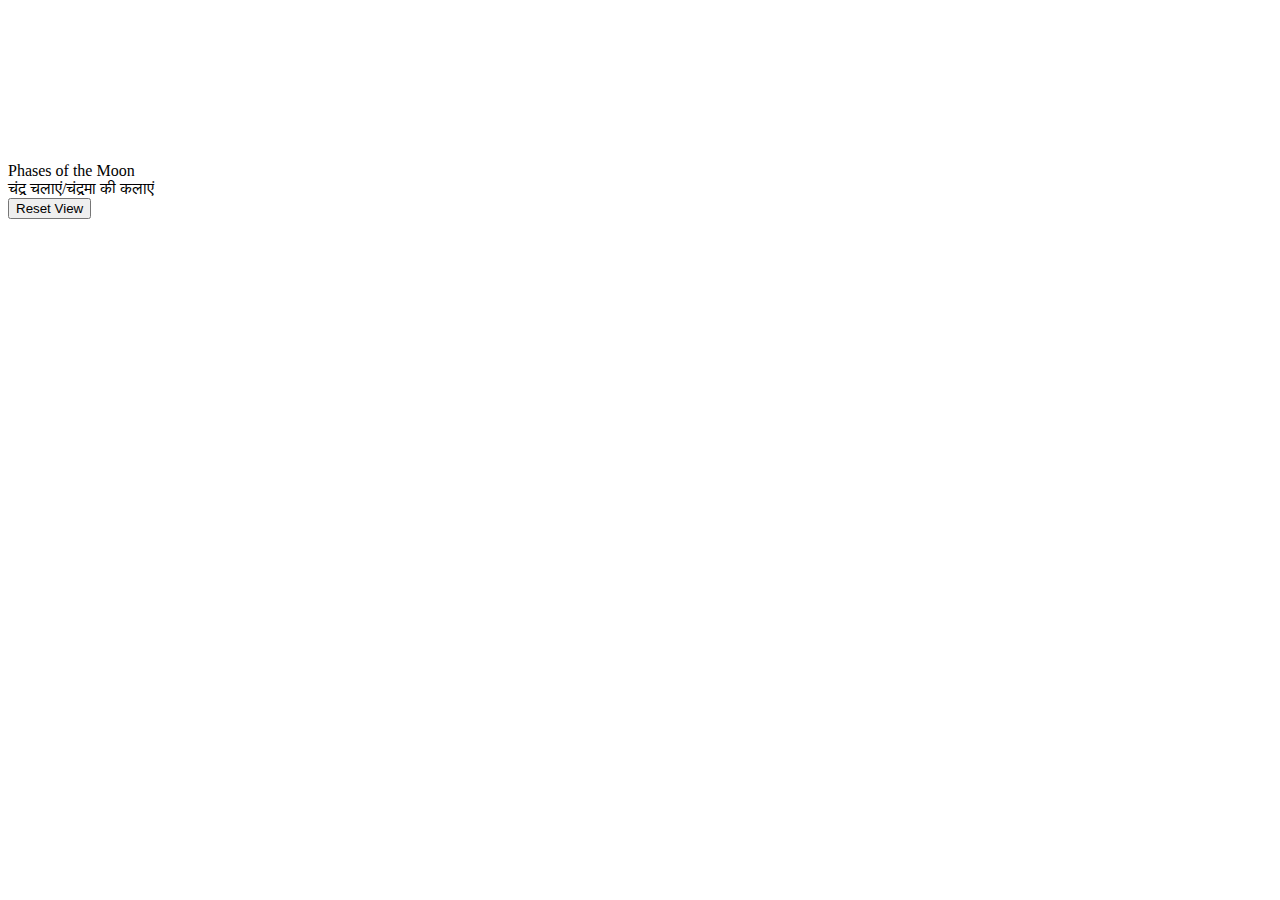
==== index.html @ ea8c6b1d "Update index.html" ====
<!DOCTYPE html>
<html lang="en">
  <head>
    <meta charset="UTF-8" />
    <link rel="icon" type="image/svg+xml" href="/assets/favicon-e8397ea4.svg" />
    <meta name="viewport" content="width=device-width, initial-scale=1.0" />
    <title>Lunar Phases</title>
    <script type="module" crossorigin src="Moon-Phase-3D-Hosting/assets/index-c6c5604e.js"></script>
    <link rel="stylesheet" href="Moon-Phase-3D-Hosting/assets/index-5304555c.css">
  </head>
  <body>
    <canvas id="bg"></canvas>
    <div id="info">
      <span id="title_en">Phases of the Moon</span><br />
      <span id="title_hi">चंद्र चलाएं/चंद्रमा की कलाएं</span>
      <div id="second"><button id="btn">Reset View</button></div>
    </div>
    <div id="curr_phase_name"></div>

    
  </body>
</html>
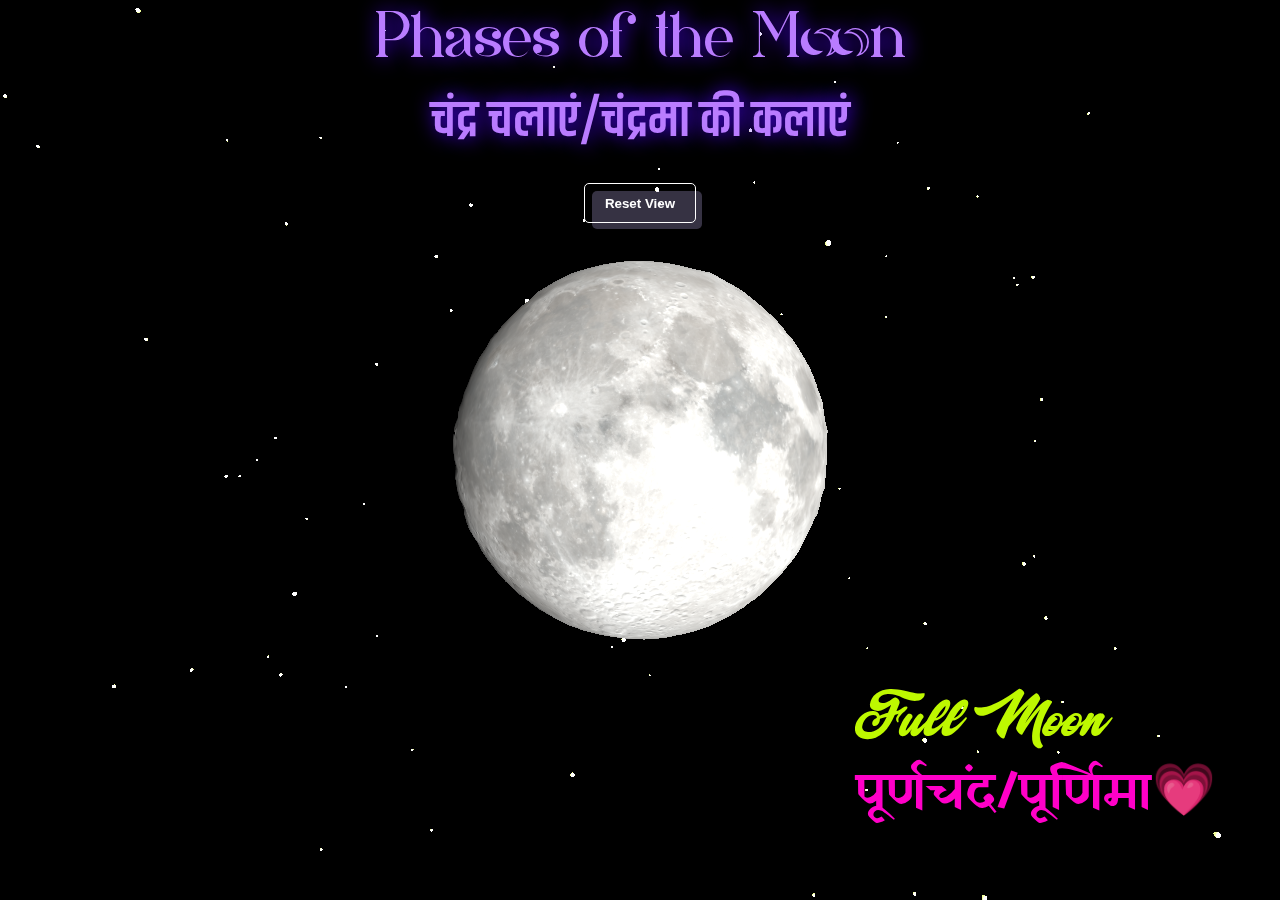
==== commit 5d973947: "Update index.html" ====
--- a/index.html
+++ b/index.html
@@ -2,11 +2,22 @@
 <html lang="en">
   <head>
     <meta charset="UTF-8" />
-    <link rel="icon" type="image/svg+xml" href="/assets/favicon-e8397ea4.svg" />
+    <link
+      rel="icon"
+      type="image/svg+xml"
+      href="./assets/favicon-e8397ea4.svg"
+    />
     <meta name="viewport" content="width=device-width, initial-scale=1.0" />
     <title>Lunar Phases</title>
-    <script type="module" crossorigin src="Moon-Phase-3D-Hosting/assets/index-c6c5604e.js"></script>
-    <link rel="stylesheet" href="Moon-Phase-3D-Hosting/assets/index-5304555c.css">
+    <script
+      type="module"
+      crossorigin
+      src="./assets/index-c6c5604e.js"
+    ></script>
+    <link
+      rel="stylesheet"
+      href="./assets/index-5304555c.css"
+    />
   </head>
   <body>
     <canvas id="bg"></canvas>
@@ -16,7 +27,5 @@
       <div id="second"><button id="btn">Reset View</button></div>
     </div>
     <div id="curr_phase_name"></div>
-
-    
   </body>
 </html>
--- a/assets/index-5304555c.css
+++ b/assets/index-5304555c.css
@@ -0,0 +1,97 @@
+@font-face {
+  font-family: Majestic;
+  src: url(../assets/MajesticPersonalUseRegular-ZVP3B-3b7214b6.ttf);
+}
+@font-face {
+  font-family: Yatra;
+  src: url(../assets/YatraOne-Regular-7b2da389.ttf);
+}
+@font-face {
+  font-family: Saturday Moon;
+  src: url(../assets/SaturdayMoonDemo-PK5lx-ed1c61fc.ttf);
+}
+@font-face {
+  font-family: Khand;
+  src: url(../assets/Khand-SemiBold-5b929aa7.ttf);
+}
+canvas {
+  position: fixed;
+  top: 0;
+  left: 0;
+}
+#info {
+  font-size: 4vw;
+  font-family: Belanosima, sans-serif;
+  text-shadow: rgb(76, 0, 255) 2px 0 20px;
+  color: #b97cff;
+  position: absolute;
+  top: 10px;
+  height: 5%;
+  left: 0;
+  right: 0;
+  margin: auto;
+  text-align: center;
+  z-index: 100;
+}
+#title_en {
+  font-family: Saturday Moon;
+}
+#title_hi {
+  font-family: Khand;
+}
+*,
+:before,
+:after {
+  margin: 0;
+  padding: 0;
+  box-sizing: border-box;
+}
+body {
+  display: flex;
+  justify-content: center;
+  min-height: 100vh;
+  align-items: center;
+}
+#btn {
+  position: relative;
+  font-weight: 600;
+  height: 40px;
+  padding: 12px 20px;
+  outline: none;
+  color: #fff;
+  border: 1px solid rgb(255, 255, 255);
+  background-color: transparent;
+  border-radius: 5px;
+  cursor: pointer;
+}
+#btn:after {
+  content: "";
+  position: absolute;
+  width: 100%;
+  top: 7px;
+  left: 7px;
+  height: 100%;
+  background-color: #c9b8f645;
+  z-index: -1;
+  transition: all 0.35s;
+  border-radius: inherit;
+}
+#btn:hover:after {
+  top: 0px;
+  left: 0px;
+  background-color: #c9b8f6;
+}
+#curr_phase_name {
+  position: absolute;
+  top: 75vh;
+  right: 5vw;
+  font-size: 4vw;
+}
+#english {
+  font-family: Majestic;
+  color: #bef800;
+}
+#hindi {
+  font-family: Yatra;
+  color: #ff00c8;
+}
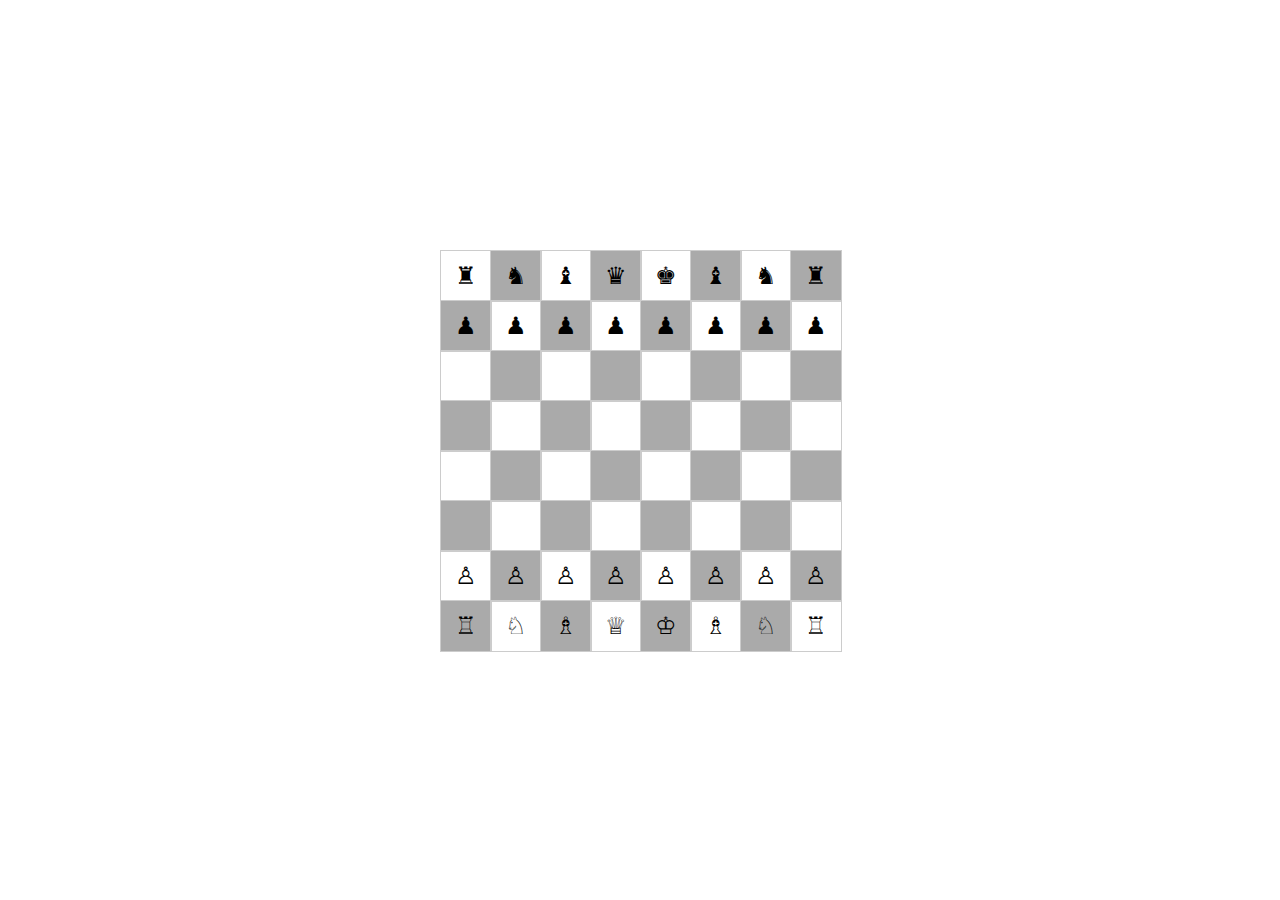
==== commit c97868ef: "center the div" ====
--- a/index.html
+++ b/index.html
@@ -1,31 +1,117 @@
 <!DOCTYPE html>
 <html lang="en">
-  <head>
-    <meta charset="UTF-8" />
-    <link
-      rel="icon"
-      type="image/svg+xml"
-      href="./assets/favicon-e8397ea4.svg"
-    />
-    <meta name="viewport" content="width=device-width, initial-scale=1.0" />
-    <title>Lunar Phases</title>
-    <script
-      type="module"
-      crossorigin
-      src="./assets/index-c6c5604e.js"
-    ></script>
-    <link
-      rel="stylesheet"
-      href="./assets/index-5304555c.css"
-    />
-  </head>
-  <body>
-    <canvas id="bg"></canvas>
-    <div id="info">
-      <span id="title_en">Phases of the Moon</span><br />
-      <span id="title_hi">चंद्र चलाएं/चंद्रमा की कलाएं</span>
-      <div id="second"><button id="btn">Reset View</button></div>
-    </div>
-    <div id="curr_phase_name"></div>
-  </body>
+<head>
+  <meta charset="UTF-8">
+  <meta name="viewport" content="width=device-width, initial-scale=1.0">
+  <title>Simple Chess Game</title>
+  <style>
+    body {
+      display: flex;
+      justify-content: center;
+      align-items: center;
+      height: 100vh;
+      margin: 0;
+    }
+
+    .board {
+      display: grid;
+      grid-template-columns: repeat(8, 50px);
+      grid-template-rows: repeat(8, 50px);
+    }
+
+    .square {
+      width: 50px;
+      height: 50px;
+      display: flex;
+      align-items: center;
+      justify-content: center;
+      border: 1px solid #ccc;
+      font-size: 24px;
+      cursor: pointer;
+    }
+
+    .dark {
+      background-color: #aaa;
+    }
+
+    .selected {
+      background-color: #8cf7ff; /* Light blue for selected square */
+    }
+  </style>
+</head>
+<body>
+
+<div id="chessBoard" class="board"></div>
+
+<script>
+  const initialBoard = [
+    ['♜', '♞', '♝', '♛', '♚', '♝', '♞', '♜'],
+    ['♟', '♟', '♟', '♟', '♟', '♟', '♟', '♟'],
+    [' ', ' ', ' ', ' ', ' ', ' ', ' ', ' '],
+    [' ', ' ', ' ', ' ', ' ', ' ', ' ', ' '],
+    [' ', ' ', ' ', ' ', ' ', ' ', ' ', ' '],
+    [' ', ' ', ' ', ' ', ' ', ' ', ' ', ' '],
+    ['♙', '♙', '♙', '♙', '♙', '♙', '♙', '♙'],
+    ['♖', '♘', '♗', '♕', '♔', '♗', '♘', '♖'],
+  ];
+
+  function renderBoard(board) {
+    const chessBoard = document.getElementById('chessBoard');
+    chessBoard.innerHTML = '';
+
+    for (let row = 0; row < 8; row++) {
+      for (let col = 0; col < 8; col++) {
+        const square = document.createElement('div');
+        square.className = 'square';
+        square.dataset.row = row;
+        square.dataset.col = col;
+        square.innerHTML = board[row][col];
+
+        // Apply darkness to alternate squares
+        if ((row + col) % 2 === 1) {
+          square.classList.add('dark');
+        }
+
+        square.addEventListener('click', handleSquareClick);
+
+        chessBoard.appendChild(square);
+      }
+    }
+  }
+
+  function handleSquareClick(event) {
+    const selectedSquare = event.target;
+    const selectedRow = parseInt(selectedSquare.dataset.row);
+    const selectedCol = parseInt(selectedSquare.dataset.col);
+
+    // Check if the clicked square is empty
+    if (initialBoard[selectedRow][selectedCol] === ' ') {
+      // Example: Move the piece to the clicked square
+      initialBoard[selectedRow][selectedCol] = initialBoard[currentRow][currentCol];
+      initialBoard[currentRow][currentCol] = ' ';
+    }
+
+    renderBoard(initialBoard);
+  }
+
+  let currentRow = -1;
+  let currentCol = -1;
+
+  function handlePieceClick(event) {
+    const clickedSquare = event.target;
+    currentRow = parseInt(clickedSquare.dataset.row);
+    currentCol = parseInt(clickedSquare.dataset.col);
+  }
+
+  function addPieceClickHandlers() {
+    const squares = document.querySelectorAll('.square');
+    squares.forEach(square => square.addEventListener('click', handlePieceClick));
+  }
+
+  // Initial render
+  renderBoard(initialBoard);
+  addPieceClickHandlers();
+</script>
+
+</body>
 </html>
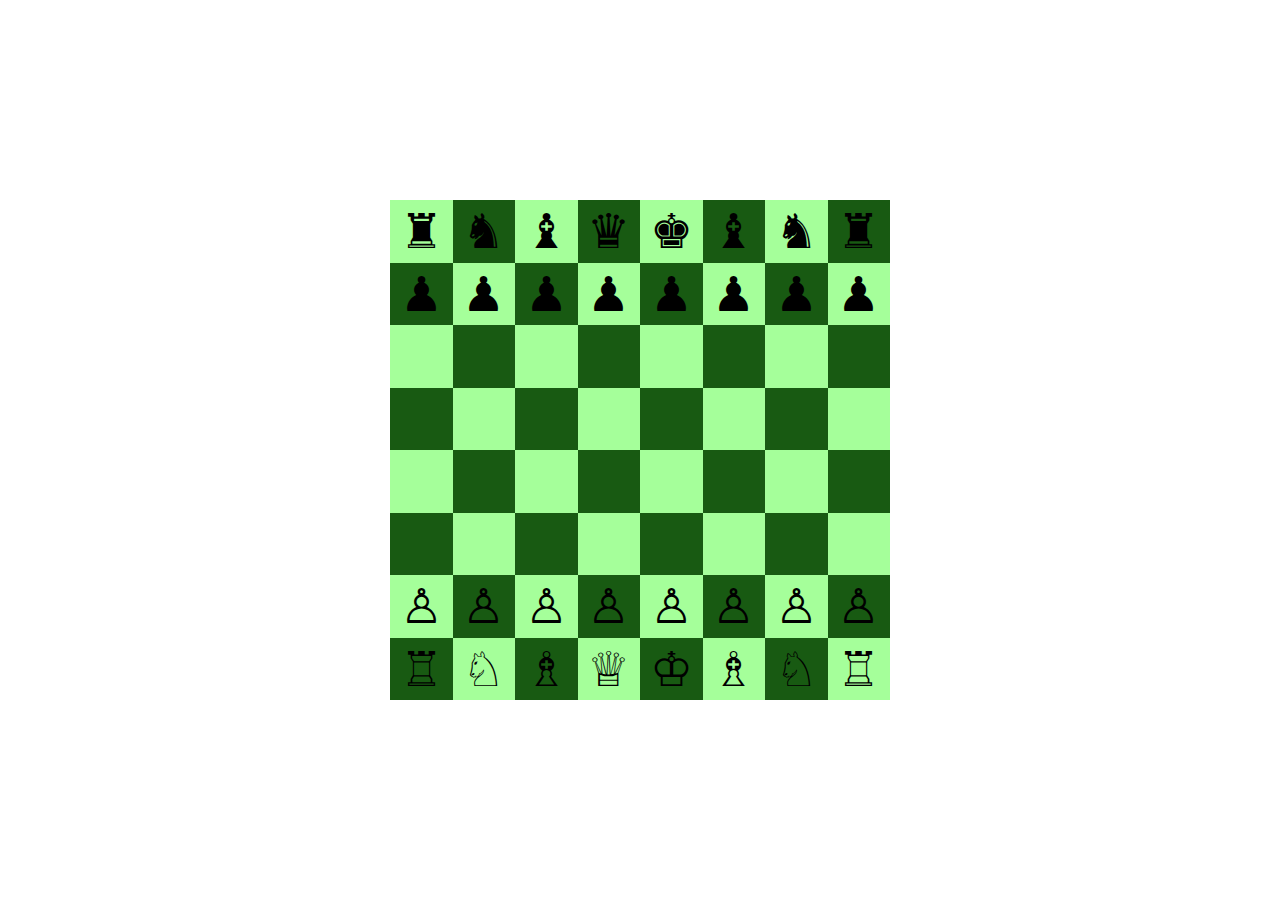
==== commit e92493c4: "made changes to make it playable" ====
--- a/index.html
+++ b/index.html
@@ -1,117 +1,397 @@
 <!DOCTYPE html>
-<html lang="en">
-<head>
-  <meta charset="UTF-8">
-  <meta name="viewport" content="width=device-width, initial-scale=1.0">
-  <title>Simple Chess Game</title>
-  <style>
-    body {
-      display: flex;
-      justify-content: center;
-      align-items: center;
-      height: 100vh;
-      margin: 0;
-    }
-
-    .board {
-      display: grid;
-      grid-template-columns: repeat(8, 50px);
-      grid-template-rows: repeat(8, 50px);
-    }
-
-    .square {
-      width: 50px;
-      height: 50px;
-      display: flex;
-      align-items: center;
-      justify-content: center;
-      border: 1px solid #ccc;
-      font-size: 24px;
-      cursor: pointer;
-    }
-
-    .dark {
-      background-color: #aaa;
-    }
-
-    .selected {
-      background-color: #8cf7ff; /* Light blue for selected square */
-    }
-  </style>
-</head>
-<body>
-
-<div id="chessBoard" class="board"></div>
-
-<script>
-  const initialBoard = [
-    ['♜', '♞', '♝', '♛', '♚', '♝', '♞', '♜'],
-    ['♟', '♟', '♟', '♟', '♟', '♟', '♟', '♟'],
-    [' ', ' ', ' ', ' ', ' ', ' ', ' ', ' '],
-    [' ', ' ', ' ', ' ', ' ', ' ', ' ', ' '],
-    [' ', ' ', ' ', ' ', ' ', ' ', ' ', ' '],
-    [' ', ' ', ' ', ' ', ' ', ' ', ' ', ' '],
-    ['♙', '♙', '♙', '♙', '♙', '♙', '♙', '♙'],
-    ['♖', '♘', '♗', '♕', '♔', '♗', '♘', '♖'],
-  ];
-
-  function renderBoard(board) {
-    const chessBoard = document.getElementById('chessBoard');
-    chessBoard.innerHTML = '';
-
-    for (let row = 0; row < 8; row++) {
-      for (let col = 0; col < 8; col++) {
-        const square = document.createElement('div');
-        square.className = 'square';
-        square.dataset.row = row;
-        square.dataset.col = col;
-        square.innerHTML = board[row][col];
-
-        // Apply darkness to alternate squares
-        if ((row + col) % 2 === 1) {
-          square.classList.add('dark');
-        }
-
-        square.addEventListener('click', handleSquareClick);
-
-        chessBoard.appendChild(square);
-      }
-    }
-  }
-
-  function handleSquareClick(event) {
-    const selectedSquare = event.target;
-    const selectedRow = parseInt(selectedSquare.dataset.row);
-    const selectedCol = parseInt(selectedSquare.dataset.col);
-
-    // Check if the clicked square is empty
-    if (initialBoard[selectedRow][selectedCol] === ' ') {
-      // Example: Move the piece to the clicked square
-      initialBoard[selectedRow][selectedCol] = initialBoard[currentRow][currentCol];
-      initialBoard[currentRow][currentCol] = ' ';
-    }
-
-    renderBoard(initialBoard);
-  }
-
-  let currentRow = -1;
-  let currentCol = -1;
-
-  function handlePieceClick(event) {
-    const clickedSquare = event.target;
-    currentRow = parseInt(clickedSquare.dataset.row);
-    currentCol = parseInt(clickedSquare.dataset.col);
-  }
-
-  function addPieceClickHandlers() {
-    const squares = document.querySelectorAll('.square');
-    squares.forEach(square => square.addEventListener('click', handlePieceClick));
-  }
-
-  // Initial render
-  renderBoard(initialBoard);
-  addPieceClickHandlers();
-</script>
-
-</body>
+<html>
+  <head>
+    <style>
+      body {
+        display: flex;
+        justify-content: center;
+        align-items: center;
+        height: 100vh;
+        margin: 0;
+        user-select: none;
+      }
+      .chess-board {
+        display: grid;
+        grid-template: repeat(8, 1fr) / repeat(8, 1fr);
+        width: 500px;
+        height: 500px;
+      }
+      .square {
+        width: 100%;
+        height: 100%;
+        display: flex;
+        justify-content: center;
+        align-items: center;
+        font-size: 3em;
+      }
+      .white {
+        background-color: rgb(165, 255, 154);
+      }
+      .black {
+        background-color: #185a12;
+      }
+    </style>
+  </head>
+  <body>
+    <div id="chess-board" class="chess-board"></div>
+    <!-- Chess board squares will be dynamically generated here -->
+    <script>
+      var board = document.getElementById("chess-board");
+      var pieces = {
+        "♙": {
+          frequency: 8,
+          positions: [
+            { row: 6, col: 0 },
+            { row: 6, col: 1 },
+            { row: 6, col: 2 },
+            { row: 6, col: 3 },
+            { row: 6, col: 4 },
+            { row: 6, col: 5 },
+            { row: 6, col: 6 },
+            { row: 6, col: 7 },
+          ],
+        },
+        "♟": {
+          frequency: 8,
+          positions: [
+            { row: 1, col: 0 },
+            { row: 1, col: 1 },
+            { row: 1, col: 2 },
+            { row: 1, col: 3 },
+            { row: 1, col: 4 },
+            { row: 1, col: 5 },
+            { row: 1, col: 6 },
+            { row: 1, col: 7 },
+          ],
+        },
+        "♘": {
+          frequency: 2,
+          positions: [
+            { row: 7, col: 1 },
+            { row: 7, col: 6 },
+          ],
+        },
+        "♞": {
+          frequency: 2,
+          positions: [
+            { row: 0, col: 1 },
+            { row: 0, col: 6 },
+          ],
+        },
+        "♗": {
+          frequency: 2,
+          positions: [
+            { row: 7, col: 2 },
+            { row: 7, col: 5 },
+          ],
+        },
+        "♝": {
+          frequency: 2,
+          positions: [
+            { row: 0, col: 2 },
+            { row: 0, col: 5 },
+          ],
+        },
+        "♖": {
+          frequency: 2,
+          positions: [
+            { row: 7, col: 0 },
+            { row: 7, col: 7 },
+          ],
+        },
+        "♜": {
+          frequency: 2,
+          positions: [
+            { row: 0, col: 0 },
+            { row: 0, col: 7 },
+          ],
+        },
+        "♕": { frequency: 1, positions: [{ row: 7, col: 3 }] },
+        "♛": { frequency: 1, positions: [{ row: 0, col: 3 }] },
+        "♔": { frequency: 1, positions: [{ row: 7, col: 4 }] },
+        "♚": { frequency: 1, positions: [{ row: 0, col: 4 }] },
+      };
+      const generateBoard = () => {
+        for (let i = 0; i < 8; i++) {
+          for (let j = 0; j < 8; j++) {
+            let square = document.createElement("div");
+            square.classList.add(
+              "square",
+              (i + j) % 2 === 0 ? "white" : "black"
+            );
+            square.id = `${i}-${j}`;
+            board.appendChild(square);
+          }
+        }
+      };
+      function placePieces() {
+        for (let piece in pieces) {
+          for (let position of pieces[piece].positions) {
+            if (
+              position.row >= 0 &&
+              position.row < 8 &&
+              position.col >= 0 &&
+              position.col < 8
+            ) {
+              var square = document.getElementById(
+                `${position.row}-${position.col}`
+              );
+              square.textContent = piece;
+            }
+          }
+        }
+      }
+      function getValidMoves(piece, position) {
+        let validMoves = [];
+
+        // Check if the piece is a pawn
+        if (piece === "♙" || piece === "♟") {
+          // Pawns can only move forward. In our grid, 'forward' means decreasing the row number for white pawns and increasing it for black pawns.
+          let direction = piece === "♙" ? -1 : 1;
+
+          // Pawns can move forward one square if it's not occupied
+          let forwardSquare = {
+            row: position.row + direction,
+            col: position.col,
+          };
+          if (!isOccupied(forwardSquare)) {
+            validMoves.push(forwardSquare);
+          }
+
+          // Pawns can move diagonally forward if there's an enemy piece there
+          let diagonalSquares = [
+            { row: position.row + direction, col: position.col - 1 },
+            { row: position.row + direction, col: position.col + 1 },
+          ];
+          for (let square of diagonalSquares) {
+            if (isOccupiedByEnemy(square, piece)) {
+              validMoves.push(square);
+            }
+          }
+        }
+
+        // Inside getValidMoves function
+        // Check if the piece is a rook
+        if (piece === "♖" || piece === "♜") {
+          // Rooks can move any number of squares along a rank or file
+          for (let i = 0; i < 8; i++) {
+            let horizontalSquare = { row: position.row, col: i };
+            let verticalSquare = { row: i, col: position.col };
+            if (!isOccupied(horizontalSquare)) {
+              validMoves.push(horizontalSquare);
+            }
+            if (!isOccupied(verticalSquare)) {
+              validMoves.push(verticalSquare);
+            }
+          }
+        }
+        // Inside getValidMoves function
+        // Check if the piece is a bishop
+        if (piece === "♗" || piece === "♝") {
+          // Bishops can move any number of squares diagonally
+          for (let i = -7; i <= 7; i++) {
+            let diagonalSquare1 = {
+              row: position.row + i,
+              col: position.col + i,
+            };
+            let diagonalSquare2 = {
+              row: position.row + i,
+              col: position.col - i,
+            };
+            if (!isOccupied(diagonalSquare1)) {
+              validMoves.push(diagonalSquare1);
+            }
+            if (!isOccupied(diagonalSquare2)) {
+              validMoves.push(diagonalSquare2);
+            }
+          }
+        }
+        // Inside getValidMoves function
+        // Check if the piece is a knight
+        if (piece === "♘" || piece === "♞") {
+          // Knights can move to any of the squares immediately adjacent to them diagonally,
+          // and then one square horizontally or vertically.
+          let knightMoves = [
+            { row: position.row - 2, col: position.col - 1 },
+            { row: position.row - 2, col: position.col + 1 },
+            { row: position.row - 1, col: position.col - 2 },
+            { row: position.row - 1, col: position.col + 2 },
+            { row: position.row + 1, col: position.col - 2 },
+            { row: position.row + 1, col: position.col + 2 },
+            { row: position.row + 2, col: position.col - 1 },
+            { row: position.row + 2, col: position.col + 1 },
+          ];
+          for (let move of knightMoves) {
+            if (!isOccupied(move)) {
+              validMoves.push(move);
+            }
+          }
+        }
+        // Inside getValidMoves function
+        // Check if the piece is a queen
+        if (piece === "♕" || piece === "♛") {
+          // Queens can move any number of squares along a rank, file, or diagonal
+          // This is a combination of the rook and bishop movements
+          // So we just reuse the code for those pieces here
+          // Rook movement
+          for (let i = 0; i < 8; i++) {
+            let horizontalSquare = { row: position.row, col: i };
+            let verticalSquare = { row: i, col: position.col };
+            if (!isOccupied(horizontalSquare)) {
+              validMoves.push(horizontalSquare);
+            }
+            if (!isOccupied(verticalSquare)) {
+              validMoves.push(verticalSquare);
+            }
+          }
+          // Bishop movement
+          for (let i = -7; i <= 7; i++) {
+            let diagonalSquare1 = {
+              row: position.row + i,
+              col: position.col + i,
+            };
+            let diagonalSquare2 = {
+              row: position.row + i,
+              col: position.col - i,
+            };
+            if (!isOccupied(diagonalSquare1)) {
+              validMoves.push(diagonalSquare1);
+            }
+            if (!isOccupied(diagonalSquare2)) {
+              validMoves.push(diagonalSquare2);
+            }
+          }
+        }
+
+        // Inside getValidMoves function
+        // Check if the piece is a king
+        if (piece === "♔" || piece === "♚") {
+          // Kings can move one square in any direction
+          let kingMoves = [
+            { row: position.row - 1, col: position.col - 1 },
+            { row: position.row - 1, col: position.col },
+            { row: position.row - 1, col: position.col + 1 },
+            { row: position.row, col: position.col - 1 },
+            { row: position.row, col: position.col + 1 },
+            { row: position.row + 1, col: position.col - 1 },
+            { row: position.row + 1, col: position.col },
+            { row: position.row + 1, col: position.col + 1 },
+          ];
+          for (let move of kingMoves) {
+            if (!isOccupied(move)) {
+              validMoves.push(move);
+            }
+          }
+        }
+
+        return validMoves;
+      }
+
+      function isOccupied(position) {
+        // Check if a square is occupied by any piece
+        let square = document.getElementById(`${position.row}-${position.col}`);
+        return square.textContent !== "";
+      }
+
+      function isOccupiedByEnemy(position, piece) {
+        // Check if a square is occupied by an enemy piece
+        let square = document.getElementById(`${position.row}-${position.col}`);
+        return (
+          square.textContent !== "" &&
+          getColor(square.textContent) !== getColor(piece)
+        );
+      }
+      function getColor(piece) {
+        // Assuming that 'pieces' is an object where keys are piece symbols and values are objects with a 'color' property
+        return pieces[piece].color;
+      }
+      generateBoard();
+      placePieces();
+      function getValidMoves(piece, position) {
+        // TODO: Implement this function based on the rules of chess
+        return [];
+      }
+
+      function getSquarePosition(square) {
+        let [row, col] = square.id.split("-");
+        return { row: parseInt(row), col: parseInt(col) };
+      }
+
+      function squaresAreEqual(square1, square2) {
+        return square1.id === square2.id;
+      }
+
+      function getPiecePosition(piece) {
+        // Find the piece in the pieces object and return its position
+        for (let key in pieces) {
+          if (key === piece) {
+            return pieces[key].positions[0]; // Assuming each piece only has one position
+          }
+        }
+      }
+
+      function setPiecePosition(piece, newPosition) {
+        // Find the piece in the pieces object and update its position
+        for (let key in pieces) {
+          if (key === piece) {
+            pieces[key].positions[0] = newPosition;
+          }
+        }
+      }
+      let selectedPiece = null;
+      let currentPlayer = "white";
+      function getColor(piece) {
+        // Assuming that 'pieces' is an object where keys are piece symbols and values are objects with a 'color' property
+        return pieces[piece].color;
+      }
+      function onSquareClick(event) {
+        console.log(event.target);
+        let square = event.target;
+        let piece = square.textContent;
+
+        if (selectedPiece) {
+          // A piece is selected, try to move it
+          let validMoves = getValidMoves(
+            selectedPiece,
+            getSquarePosition(square)
+          );
+          if (
+            validMoves.some((move) =>
+              squaresAreEqual(move, getSquarePosition(square))
+            )
+          ) {
+            // The move is valid, move the piece
+            movePiece(selectedPiece, getSquarePosition(square));
+            // Switch turns
+            currentPlayer = currentPlayer === "white" ? "black" : "white";
+          }
+          selectedPiece = null;
+        } else if (piece && getColor(piece) === currentPlayer) {
+          // No piece is selected, select the clicked piece
+          selectedPiece = piece;
+        }
+      }
+
+      function movePiece(piece, newPosition) {
+        // Update the piece's position in the pieces object
+        let oldPosition = getPiecePosition(piece);
+        setPiecePosition(piece, newPosition);
+        // Update the DOM
+        let oldSquare = document.getElementById(
+          `${oldPosition.row}-${oldPosition.col}`
+        );
+        let newSquare = document.getElementById(
+          `${newPosition.row}-${newPosition.col}`
+        );
+        oldSquare.textContent = "";
+        newSquare.textContent = piece;
+      }
+
+      // Attach the click event listener to the squares
+      let squares = document.querySelectorAll(".square");
+      squares.forEach((square) =>
+        square.addEventListener("click", onSquareClick)
+      );
+    </script>
+  </body>
 </html>
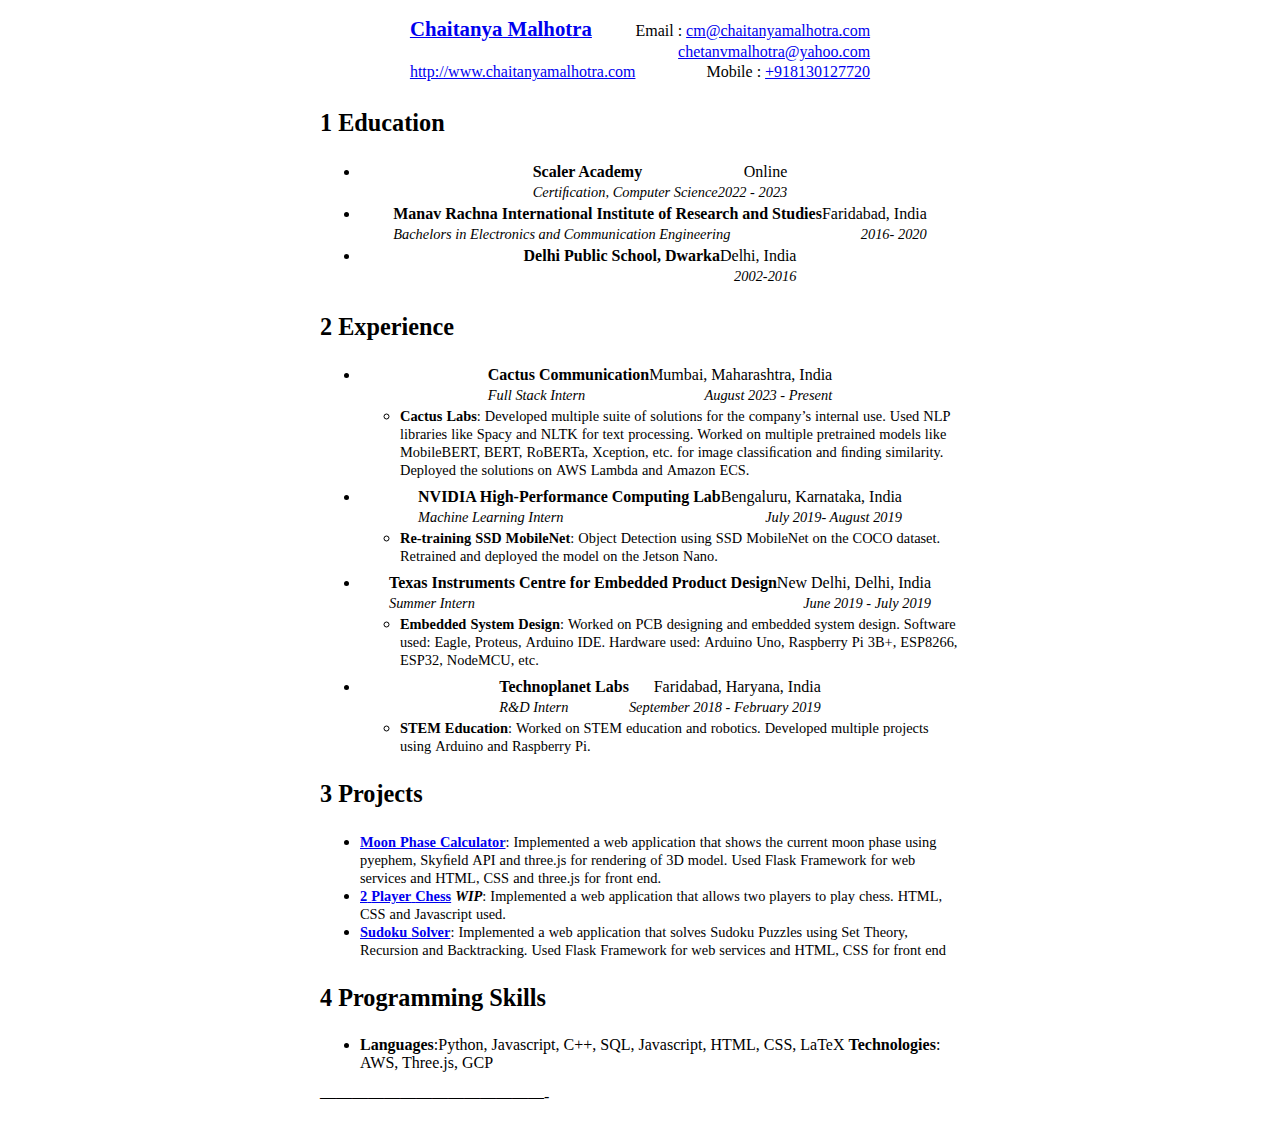
==== commit 5aeae7cf: "added css and title changes" ====
--- a/index.html
+++ b/index.html
@@ -1,397 +1,1454 @@
 <!DOCTYPE html>
-<html>
+<html lang="en" xml:lang="en">
   <head>
+    <title>Chaitanya Malhotra</title>
+    <meta charset="utf-8" />
+    <meta name="generator" content="TeX4ht (https://tug.org/tex4ht/)" />
+    <meta name="viewport" content="width=device-width,initial-scale=1" />
     <style>
+      .cmex-10 {
+        font-size: 90%;
+      }
+      .cmr-10 {
+        font-size: 90%;
+      }
+      .cmr-10x-x-109 {
+      }
+      .cmbx-10x-x-109 {
+        font-weight: bold;
+      }
+      .cmbx-10x-x-109 {
+        font-weight: bold;
+      }
+      .cmbx-10x-x-109 {
+        font-weight: bold;
+      }
+      .cmbsy-10x-x-109 {
+        font-weight: bold;
+      }
+      .cmbsy-10x-x-109 {
+        font-weight: bold;
+      }
+      .cmbsy-10x-x-109 {
+        font-weight: bold;
+      }
+      .cmbsy-8 {
+        font-size: 72%;
+        font-weight: bold;
+      }
+      .cmbsy-8 {
+        font-weight: bold;
+      }
+      .cmbsy-8 {
+        font-weight: bold;
+      }
+      .cmbsy-6 {
+        font-size: 54%;
+        font-weight: bold;
+      }
+      .cmbsy-6 {
+        font-weight: bold;
+      }
+      .cmbsy-6 {
+        font-weight: bold;
+      }
+      .cmr-8 {
+        font-size: 72%;
+      }
+      .cmr-6 {
+        font-size: 54%;
+      }
+      .cmmi-10x-x-109 {
+        font-style: italic;
+      }
+      .cmmi-8 {
+        font-size: 72%;
+        font-style: italic;
+      }
+      .cmmi-6 {
+        font-size: 54%;
+        font-style: italic;
+      }
+      .cmsy-10x-x-109 {
+      }
+      .cmsy-8 {
+        font-size: 72%;
+      }
+      .cmsy-6 {
+        font-size: 54%;
+      }
+      .cmtt-10x-x-109 {
+        font-family: monospace, monospace;
+      }
+      .cmbx-12x-x-120 {
+        font-size: 130%;
+        font-weight: bold;
+      }
+      .cmbx-12x-x-120 {
+        font-weight: bold;
+      }
+      .cmbx-12x-x-120 {
+        font-weight: bold;
+      }
+      .cmti-10 {
+        font-size: 90%;
+        font-style: italic;
+      }
+      .cmbx-10 {
+        font-size: 90%;
+        font-weight: bold;
+      }
+      .cmbx-10 {
+        font-weight: bold;
+      }
+      .cmbx-10 {
+        font-weight: bold;
+      }
+      .cmbxti-10 {
+        font-size: 90%;
+        font-weight: bold;
+        font-style: italic;
+      }
+      p {
+        margin-top: 0;
+        margin-bottom: 0;
+      }
+      p.indent {
+        text-indent: 0;
+      }
+      p + p {
+        margin-top: 1em;
+      }
+      p + div,
+      p + pre {
+        margin-top: 1em;
+      }
+      div + p,
+      pre + p {
+        margin-top: 1em;
+      }
+      a {
+        overflow-wrap: break-word;
+        word-wrap: break-word;
+        word-break: break-word;
+        hyphens: auto;
+      }
+      @media print {
+        div.crosslinks {
+          visibility: hidden;
+        }
+      }
+      table.tabular {
+        border-collapse: collapse;
+        border-spacing: 0;
+      }
+      a img {
+        border-top: 0;
+        border-left: 0;
+        border-right: 0;
+      }
+      center {
+        margin-top: 1em;
+        margin-bottom: 1em;
+      }
+      td center {
+        margin-top: 0em;
+        margin-bottom: 0em;
+      }
+      .Canvas {
+        position: relative;
+      }
+      math {
+        text-indent: 0em;
+      }
       body {
-        display: flex;
-        justify-content: center;
-        align-items: center;
-        height: 100vh;
-        margin: 0;
-        user-select: none;
-      }
-      .chess-board {
+        margin: 1em auto;
+        max-width: 80ch;
+        padding: 0 0.62em;
+      }
+      h1,
+      h2,
+      h3,
+      h4,
+      h5 {
+        line-height: 1.2;
+      }
+      @media print {
+        body {
+          max-width: none;
+        }
+      }
+      .partHead,
+      .likepartHead {
+        font-size: 2em;
+      }
+      .chapterHead,
+      .likechapterHead {
+        font-size: 1.7411em;
+      }
+      .sectionHead,
+      .likesectionHead {
+        font-size: 1.5157em;
+      }
+      .subsectionHead,
+      .likesubsectionHead {
+        font-size: 1.3195em;
+      }
+      .subsubsectionHead,
+      .likesubsubsectionHead {
+        font-size: 1.1487em;
+      }
+      @media (prefers-color-scheme: dark) {
+        img[src^="chaitanya_malhotra_resume"] {
+          filter: invert(1);
+        }
+      }
+      li p.indent {
+        text-indent: 0em;
+      }
+      li p:first-child {
+        margin-top: 0em;
+      }
+      li p:last-child,
+      li div:last-child {
+        margin-bottom: 0.5em;
+      }
+      li p:first-child {
+        margin-bottom: 0;
+      }
+      li p ~ ul:last-child,
+      li p ~ ol:last-child {
+        margin-bottom: 0.5em;
+      }
+      .enumerate1 {
+        list-style-type: decimal;
+      }
+      .enumerate2 {
+        list-style-type: lower-alpha;
+      }
+      .enumerate3 {
+        list-style-type: lower-roman;
+      }
+      .enumerate4 {
+        list-style-type: upper-alpha;
+      }
+      div.newtheorem {
+        margin-bottom: 2em;
+        margin-top: 2em;
+      }
+      div.newtheorem .head {
+        font-weight: bold;
+      }
+      .obeylines-h,
+      .obeylines-v {
+        white-space: nowrap;
+      }
+      div.obeylines-v p {
+        margin-top: 0;
+        margin-bottom: 0;
+      }
+      .overline {
+        text-decoration: overline;
+      }
+      .overline img {
+        border-top: 1px solid black;
+      }
+      td.displaylines {
+        text-align: center;
+        white-space: nowrap;
+      }
+      .centerline {
+        text-align: center;
+      }
+      .rightline {
+        text-align: right;
+      }
+      pre.verbatim {
+        font-family: monospace, monospace;
+        text-align: left;
+        clear: both;
+      }
+      .fbox {
+        padding-left: 3pt;
+        padding-right: 3pt;
+        text-indent: 0pt;
+        border: solid black 0.4pt;
+      }
+      div.fbox {
+        display: table;
+      }
+      div.center div.fbox {
+        text-align: center;
+        clear: both;
+        padding-left: 3pt;
+        padding-right: 3pt;
+        text-indent: 0pt;
+        border: solid black 0.4pt;
+      }
+      div.minipage {
+        width: 100%;
+      }
+      div.center,
+      div.center div.center {
+        text-align: center;
+        margin-left: 1em;
+        margin-right: 1em;
+      }
+      div.center div {
+        text-align: left;
+      }
+      div.flushright,
+      div.flushright div.flushright {
+        text-align: right;
+      }
+      div.flushright div {
+        text-align: left;
+      }
+      div.flushleft {
+        text-align: left;
+      }
+      .underline {
+        text-decoration: underline;
+      }
+      .underline img {
+        border-bottom: 1px solid black;
+        margin-bottom: 1pt;
+      }
+      .framebox-c,
+      .framebox-l,
+      .framebox-r {
+        padding-left: 3pt;
+        padding-right: 3pt;
+        text-indent: 0pt;
+        border: solid black 0.4pt;
+      }
+      .framebox-c {
+        text-align: center;
+      }
+      .framebox-l {
+        text-align: left;
+      }
+      .framebox-r {
+        text-align: right;
+      }
+      span.thank-mark {
+        vertical-align: super;
+      }
+      span.footnote-mark sup.textsuperscript,
+      span.footnote-mark a sup.textsuperscript {
+        font-size: 80%;
+      }
+      div.tabular,
+      div.center div.tabular {
+        text-align: center;
+        margin-top: 0.5em;
+        margin-bottom: 0.5em;
+      }
+      table.tabular td p {
+        margin-top: 0em;
+      }
+      table.tabular {
+        margin-left: auto;
+        margin-right: auto;
+      }
+      td p:first-child {
+        margin-top: 0em;
+      }
+      td p:last-child {
+        margin-bottom: 0em;
+      }
+      div.td00 {
+        margin-left: 0pt;
+        margin-right: 0pt;
+      }
+      div.td01 {
+        margin-left: 0pt;
+        margin-right: 5pt;
+      }
+      div.td10 {
+        margin-left: 5pt;
+        margin-right: 0pt;
+      }
+      div.td11 {
+        margin-left: 5pt;
+        margin-right: 5pt;
+      }
+      table[rules] {
+        border-left: solid black 0.4pt;
+        border-right: solid black 0.4pt;
+      }
+      td.td00 {
+        padding-left: 0pt;
+        padding-right: 0pt;
+      }
+      td.td01 {
+        padding-left: 0pt;
+        padding-right: 5pt;
+      }
+      td.td10 {
+        padding-left: 5pt;
+        padding-right: 0pt;
+      }
+      td.td11 {
+        padding-left: 5pt;
+        padding-right: 5pt;
+      }
+      table[rules] {
+        border-left: solid black 0.4pt;
+        border-right: solid black 0.4pt;
+      }
+      .hline hr,
+      .cline hr {
+        height: 0px;
+        margin: 0px;
+      }
+      .hline td,
+      .cline td {
+        padding: 0;
+      }
+      .hline hr,
+      .cline hr {
+        border: none;
+        border-top: 1px solid black;
+      }
+      .hline {
+        border-top: 1px solid black;
+      }
+      .hline + .vspace:last-child {
+        display: none;
+      }
+      .hline:first-child {
+        border-bottom: 1px solid black;
+        border-top: none;
+      }
+      .tabbing-right {
+        text-align: right;
+      }
+      div.float,
+      div.figure {
+        margin-left: auto;
+        margin-right: auto;
+      }
+      div.float img {
+        text-align: center;
+      }
+      div.figure img {
+        text-align: center;
+      }
+      .marginpar,
+      .reversemarginpar {
+        width: 20%;
+        float: right;
+        text-align: left;
+        margin-left: auto;
+        margin-top: 0.5em;
+        font-size: 85%;
+        text-decoration: underline;
+      }
+      .marginpar p,
+      .reversemarginpar p {
+        margin-top: 0.4em;
+        margin-bottom: 0.4em;
+      }
+      .reversemarginpar {
+        float: left;
+      }
+      .equation td {
+        text-align: center;
+        vertical-align: middle;
+      }
+      td.eq-no {
+        width: 5%;
+      }
+      table.equation {
+        width: 100%;
+      }
+      div.math-display,
+      div.par-math-display {
+        text-align: center;
+      }
+      .array-hline,
+      .array-cline {
+        border-top: 1px solid black;
+        height: 0px;
+      }
+      .array-hline + .array-vspace:last-child {
+        display: none;
+      }
+      .hline-mtd,
+      .array-hline td {
+        display: none;
+      }
+      .array-hline + .array-row:last-child {
+        display: none;
+      }
+      .array-hline:first-child {
+        border-bottom: 1px solid black;
+        border-top: none;
+      }
+      math .texttt {
+        font-family: monospace;
+      }
+      math .textit {
+        font-style: italic;
+      }
+      math .textsl {
+        font-style: oblique;
+      }
+      math .textsf {
+        font-family: sans-serif;
+      }
+      math .textbf {
+        font-weight: bold;
+      }
+      mo.MathClass-op + mi {
+        margin-left: 0.3em;
+      }
+      mi + mo.MathClass-op {
+        margin-left: 0.3em;
+      }
+      math mstyle[mathvariant="bold"] {
+        font-weight: bold;
+        font-style: normal;
+      }
+      math mstyle[mathvariant="normal"] {
+        font-weight: normal;
+        font-style: normal;
+      }
+      .partToc a,
+      .partToc,
+      .likepartToc a,
+      .likepartToc {
+        line-height: 200%;
+        font-weight: bold;
+        font-size: 110%;
+      }
+      .index-item,
+      .index-subitem,
+      .index-subsubitem {
+        display: block;
+      }
+      div.caption {
+        text-indent: -2em;
+        margin-left: 3em;
+        margin-right: 1em;
+        text-align: left;
+      }
+      div.caption span.id {
+        font-weight: bold;
+        white-space: nowrap;
+      }
+      h1.partHead {
+        text-align: center;
+      }
+      p.bibitem {
+        text-indent: -2em;
+        margin-left: 2em;
+        margin-top: 0.6em;
+        margin-bottom: 0.6em;
+      }
+      p.bibitem-p {
+        text-indent: 0em;
+        margin-left: 2em;
+        margin-top: 0.6em;
+        margin-bottom: 0.6em;
+      }
+      .subsubsectionHead,
+      .likesubsubsectionHead {
+        font-size: 1em;
+      }
+      .paragraphHead,
+      .likeparagraphHead {
+        margin-top: 2em;
+        font-weight: bold;
+      }
+      .subparagraphHead,
+      .likesubparagraphHead {
+        font-weight: bold;
+      }
+      .verse {
+        white-space: nowrap;
+        margin-left: 2em;
+      }
+      div.maketitle {
+        text-align: center;
+      }
+      h2.titleHead {
+        text-align: center;
+      }
+      div.maketitle {
+        margin-bottom: 2em;
+      }
+      div.author,
+      div.date {
+        text-align: center;
+      }
+      div.thanks {
+        text-align: left;
+        margin-left: 10%;
+        font-size: 85%;
+        font-style: italic;
+      }
+      div.author {
+        white-space: nowrap;
+      }
+      div.abstract p {
+        margin-left: 5%;
+        margin-right: 5%;
+      }
+      div.abstract {
+        width: 100%;
+      }
+      .abstracttitle {
+        text-align: center;
+        margin-bottom: 1em;
+      }
+      .subsectionToc,
+      .likesubsectionToc {
+        margin-left: 1em;
+      }
+      .subsubsectionToc,
+      .likesubsubsectionToc {
+        margin-left: 2em;
+      }
+      .paragraphToc,
+      .likeparagraphToc {
+        margin-left: 3em;
+      }
+      .subparagraphToc,
+      .likesubparagraphToc {
+        margin-left: 4em;
+      }
+      figure.float,
+      div.figure {
+        margin-left: auto;
+        margin-right: auto;
+      }
+      figure.figure {
+        text-align: center;
+      }
+      figcaption.caption {
+        text-indent: -2em;
+        margin-left: 3em;
+        margin-right: 1em;
+        text-align: center;
+      }
+      figcaption.caption span.id {
+        font-weight: bold;
+        white-space: nowrap;
+      }
+      p + figcaption,
+      img + figcaption {
+        margin-top: 1em;
+      }
+      .abstract {
+        margin: 1em;
+      }
+      div.verbatiminput {
+        font-family: monospace, monospace;
+        white-space: nowrap;
+      }
+      dl.enumerate-enumitem {
         display: grid;
-        grid-template: repeat(8, 1fr) / repeat(8, 1fr);
-        width: 500px;
-        height: 500px;
-      }
-      .square {
-        width: 100%;
-        height: 100%;
-        display: flex;
-        justify-content: center;
-        align-items: center;
-        font-size: 3em;
-      }
-      .white {
-        background-color: rgb(165, 255, 154);
-      }
-      .black {
-        background-color: #185a12;
+        grid-template-columns: 3ch 1fr;
+        align-items: top;
+        row-gap: 1ch;
+      }
+      div.tabular,
+      div.center div.tabular {
+        text-align: center;
+        margin-top: 0.5em;
+        margin-bottom: 0.5em;
+      }
+      table.tabular td p {
+        margin-top: 0em;
+      }
+      table.tabular {
+        margin-left: auto;
+        margin-right: auto;
+      }
+      td p:first-child {
+        margin-top: 0em;
+      }
+      td p:last-child {
+        margin-bottom: 0em;
+      }
+      div.td00 {
+        margin-left: 0pt;
+        margin-right: 0pt;
+      }
+      div.td01 {
+        margin-left: 0pt;
+        margin-right: 5pt;
+      }
+      div.td10 {
+        margin-left: 5pt;
+        margin-right: 0pt;
+      }
+      div.td11 {
+        margin-left: 5pt;
+        margin-right: 5pt;
+      }
+      table[rules] {
+        border-left: solid black 0.4pt;
+        border-right: solid black 0.4pt;
+      }
+      td.td00 {
+        padding-left: 0pt;
+        padding-right: 0pt;
+      }
+      td.td01 {
+        padding-left: 0pt;
+        padding-right: 5pt;
+      }
+      td.td10 {
+        padding-left: 5pt;
+        padding-right: 0pt;
+      }
+      td.td11 {
+        padding-left: 5pt;
+        padding-right: 5pt;
+      }
+      table[rules] {
+        border-left: solid black 0.4pt;
+        border-right: solid black 0.4pt;
+      }
+      .hline hr,
+      .cline hr {
+        height: 0px;
+        margin: 0px;
+      }
+      .hline td,
+      .cline td {
+        padding: 0;
+      }
+      .hline hr,
+      .cline hr {
+        border: none;
+        border-top: 1px solid black;
+      }
+      .hline {
+        border-top: 1px solid black;
+      }
+      .hline + .vspace:last-child {
+        display: none;
+      }
+      .hline:first-child {
+        border-bottom: 1px solid black;
+        border-top: none;
       }
     </style>
+    <meta name="src" content="chaitanya_malhotra_resume.tex" />
   </head>
   <body>
-    <div id="chess-board" class="chess-board"></div>
-    <!-- Chess board squares will be dynamically generated here -->
-    <script>
-      var board = document.getElementById("chess-board");
-      var pieces = {
-        "♙": {
-          frequency: 8,
-          positions: [
-            { row: 6, col: 0 },
-            { row: 6, col: 1 },
-            { row: 6, col: 2 },
-            { row: 6, col: 3 },
-            { row: 6, col: 4 },
-            { row: 6, col: 5 },
-            { row: 6, col: 6 },
-            { row: 6, col: 7 },
-          ],
-        },
-        "♟": {
-          frequency: 8,
-          positions: [
-            { row: 1, col: 0 },
-            { row: 1, col: 1 },
-            { row: 1, col: 2 },
-            { row: 1, col: 3 },
-            { row: 1, col: 4 },
-            { row: 1, col: 5 },
-            { row: 1, col: 6 },
-            { row: 1, col: 7 },
-          ],
-        },
-        "♘": {
-          frequency: 2,
-          positions: [
-            { row: 7, col: 1 },
-            { row: 7, col: 6 },
-          ],
-        },
-        "♞": {
-          frequency: 2,
-          positions: [
-            { row: 0, col: 1 },
-            { row: 0, col: 6 },
-          ],
-        },
-        "♗": {
-          frequency: 2,
-          positions: [
-            { row: 7, col: 2 },
-            { row: 7, col: 5 },
-          ],
-        },
-        "♝": {
-          frequency: 2,
-          positions: [
-            { row: 0, col: 2 },
-            { row: 0, col: 5 },
-          ],
-        },
-        "♖": {
-          frequency: 2,
-          positions: [
-            { row: 7, col: 0 },
-            { row: 7, col: 7 },
-          ],
-        },
-        "♜": {
-          frequency: 2,
-          positions: [
-            { row: 0, col: 0 },
-            { row: 0, col: 7 },
-          ],
-        },
-        "♕": { frequency: 1, positions: [{ row: 7, col: 3 }] },
-        "♛": { frequency: 1, positions: [{ row: 0, col: 3 }] },
-        "♔": { frequency: 1, positions: [{ row: 7, col: 4 }] },
-        "♚": { frequency: 1, positions: [{ row: 0, col: 4 }] },
-      };
-      const generateBoard = () => {
-        for (let i = 0; i < 8; i++) {
-          for (let j = 0; j < 8; j++) {
-            let square = document.createElement("div");
-            square.classList.add(
-              "square",
-              (i + j) % 2 === 0 ? "white" : "black"
-            );
-            square.id = `${i}-${j}`;
-            board.appendChild(square);
-          }
-        }
-      };
-      function placePieces() {
-        for (let piece in pieces) {
-          for (let position of pieces[piece].positions) {
-            if (
-              position.row >= 0 &&
-              position.row < 8 &&
-              position.col >= 0 &&
-              position.col < 8
-            ) {
-              var square = document.getElementById(
-                `${position.row}-${position.col}`
-              );
-              square.textContent = piece;
-            }
-          }
-        }
-      }
-      function getValidMoves(piece, position) {
-        let validMoves = [];
+    <!--l. 95-->
+    <p class="noindent"></p>
+    <table id="TBL-1" class="tabular">
+      <colgroup id="TBL-1-1g">
+        <col id="TBL-1-1" />
+        <col id="TBL-1-2" />
+      </colgroup>
+      <tr style="vertical-align: baseline" id="TBL-1-1-">
+        <td
+          style="text-align: left; white-space: nowrap"
+          id="TBL-1-1-1"
+          class="td10"
+        >
+          <a href="http://chaitanyamalhotra.com/"
+            ><span class="cmbx-12x-x-120">Chaitanya Malhotra</span></a
+          >
+        </td>
+        <td
+          style="text-align: right; white-space: nowrap"
+          id="TBL-1-1-2"
+          class="td01"
+        >
+          Email :
+          <a href="mailto:cm@chaitanyamalhotra.com">cm@chaitanyamalhotra.com</a>
+        </td>
+      </tr>
+      <tr style="vertical-align: baseline" id="TBL-1-2-">
+        <td
+          style="text-align: left; white-space: nowrap"
+          id="TBL-1-2-1"
+          class="td10"
+        ></td>
+        <td
+          style="text-align: right; white-space: nowrap"
+          id="TBL-1-2-2"
+          class="td01"
+        >
+          <a href="mailto:chetanvmalhotra@yahoo.com"
+            >chetanvmalhotra@yahoo.com</a
+          >
+        </td>
+      </tr>
+      <tr style="vertical-align: baseline" id="TBL-1-3-">
+        <td
+          style="text-align: left; white-space: nowrap"
+          id="TBL-1-3-1"
+          class="td10"
+        >
+          <a href="http://chaitanyamalhotra.com/"
+            >http://www.chaitanyamalhotra.com</a
+          >
+        </td>
+        <td
+          style="text-align: right; white-space: nowrap"
+          id="TBL-1-3-2"
+          class="td01"
+        >
+          Mobile : <a href="tel:+918130127720">+918130127720</a>
+        </td>
+      </tr>
+      <tr style="vertical-align: baseline" id="TBL-1-4-">
+        <td
+          style="text-align: left; white-space: nowrap"
+          id="TBL-1-4-1"
+          class="td10"
+        ></td>
+      </tr>
+    </table>
+    <h3 class="sectionHead">
+      <span class="titlemark">1 </span> <a id="x1-10001"></a>Education
+    </h3>
+    <ul class="itemize1">
+      <li class="itemize">
+        <!--l. 105-->
+        <p class="noindent"></p>
+        <table id="TBL-2" class="tabular">
+          <colgroup id="TBL-2-1g">
+            <col id="TBL-2-1" />
+            <col id="TBL-2-2" />
+          </colgroup>
+          <tr style="vertical-align: baseline" id="TBL-2-1-">
+            <td
+              style="text-align: left; white-space: nowrap"
+              id="TBL-2-1-1"
+              class="td10"
+            >
+              <span class="cmbx-10x-x-109">Scaler Academy </span>
+            </td>
+            <td
+              style="text-align: right; white-space: nowrap"
+              id="TBL-2-1-2"
+              class="td01"
+            >
+              Online
+            </td>
+          </tr>
+          <tr style="vertical-align: baseline" id="TBL-2-2-">
+            <td
+              style="text-align: left; white-space: nowrap"
+              id="TBL-2-2-1"
+              class="td10"
+            >
+              <span class="cmti-10">Certiﬁcation, Computer Science</span>
+            </td>
+            <td
+              style="text-align: right; white-space: nowrap"
+              id="TBL-2-2-2"
+              class="td01"
+            >
+              <span class="cmti-10">2022 - 2023</span>
+            </td>
+          </tr>
+          <tr style="vertical-align: baseline" id="TBL-2-3-">
+            <td
+              style="text-align: left; white-space: nowrap"
+              id="TBL-2-3-1"
+              class="td10"
+            ></td>
+          </tr>
+        </table>
+      </li>
+      <li class="itemize">
+        <!--l. 108-->
+        <p class="noindent"></p>
+        <table id="TBL-3" class="tabular">
+          <colgroup id="TBL-3-1g">
+            <col id="TBL-3-1" />
+            <col id="TBL-3-2" />
+          </colgroup>
+          <tr style="vertical-align: baseline" id="TBL-3-1-">
+            <td
+              style="text-align: left; white-space: nowrap"
+              id="TBL-3-1-1"
+              class="td10"
+            >
+              <span class="cmbx-10x-x-109"
+                >Manav Rachna International Institute of Research and
+                Studies</span
+              >
+            </td>
+            <td
+              style="text-align: right; white-space: nowrap"
+              id="TBL-3-1-2"
+              class="td01"
+            >
+              Faridabad, India
+            </td>
+          </tr>
+          <tr style="vertical-align: baseline" id="TBL-3-2-">
+            <td
+              style="text-align: left; white-space: nowrap"
+              id="TBL-3-2-1"
+              class="td10"
+            >
+              <span class="cmti-10"
+                >Bachelors in Electronics and Communication Engineering
+              </span>
+            </td>
+            <td
+              style="text-align: right; white-space: nowrap"
+              id="TBL-3-2-2"
+              class="td01"
+            >
+              <span class="cmti-10">2016- 2020</span>
+            </td>
+          </tr>
+          <tr style="vertical-align: baseline" id="TBL-3-3-">
+            <td
+              style="text-align: left; white-space: nowrap"
+              id="TBL-3-3-1"
+              class="td10"
+            ></td>
+          </tr>
+        </table>
+      </li>
+      <li class="itemize">
+        <!--l. 110-->
+        <p class="noindent"></p>
+        <table id="TBL-4" class="tabular">
+          <colgroup id="TBL-4-1g">
+            <col id="TBL-4-1" />
+            <col id="TBL-4-2" />
+          </colgroup>
+          <tr style="vertical-align: baseline" id="TBL-4-1-">
+            <td
+              style="text-align: left; white-space: nowrap"
+              id="TBL-4-1-1"
+              class="td10"
+            >
+              <span class="cmbx-10x-x-109">Delhi Public School, Dwarka</span>
+            </td>
+            <td
+              style="text-align: right; white-space: nowrap"
+              id="TBL-4-1-2"
+              class="td01"
+            >
+              Delhi, India
+            </td>
+          </tr>
+          <tr style="vertical-align: baseline" id="TBL-4-2-">
+            <td
+              style="text-align: left; white-space: nowrap"
+              id="TBL-4-2-1"
+              class="td10"
+            ></td>
+            <td
+              style="text-align: right; white-space: nowrap"
+              id="TBL-4-2-2"
+              class="td01"
+            >
+              <span class="cmti-10">2002-2016</span>
+            </td>
+          </tr>
+          <tr style="vertical-align: baseline" id="TBL-4-3-">
+            <td
+              style="text-align: left; white-space: nowrap"
+              id="TBL-4-3-1"
+              class="td10"
+            ></td>
+          </tr>
+        </table>
+      </li>
+    </ul>
+    <!--l. 114-->
+    <p class="noindent"></p>
+    <h3 class="sectionHead">
+      <span class="titlemark">2 </span> <a id="x1-20002"></a>Experience
+    </h3>
+    <ul class="itemize1">
+      <li class="itemize">
+        <!--l. 119-->
+        <p class="noindent"></p>
+        <table id="TBL-5" class="tabular">
+          <colgroup id="TBL-5-1g">
+            <col id="TBL-5-1" />
+            <col id="TBL-5-2" />
+          </colgroup>
+          <tr style="vertical-align: baseline" id="TBL-5-1-">
+            <td
+              style="text-align: left; white-space: nowrap"
+              id="TBL-5-1-1"
+              class="td10"
+            >
+              <span class="cmbx-10x-x-109">Cactus Communication</span>
+            </td>
+            <td
+              style="text-align: right; white-space: nowrap"
+              id="TBL-5-1-2"
+              class="td01"
+            >
+              Mumbai, Maharashtra, India
+            </td>
+          </tr>
+          <tr style="vertical-align: baseline" id="TBL-5-2-">
+            <td
+              style="text-align: left; white-space: nowrap"
+              id="TBL-5-2-1"
+              class="td10"
+            >
+              <span class="cmti-10">Full Stack Intern </span>
+            </td>
+            <td
+              style="text-align: right; white-space: nowrap"
+              id="TBL-5-2-2"
+              class="td01"
+            >
+              <span class="cmti-10">August 2023 - Present</span>
+            </td>
+          </tr>
+          <tr style="vertical-align: baseline" id="TBL-5-3-">
+            <td
+              style="text-align: left; white-space: nowrap"
+              id="TBL-5-3-1"
+              class="td10"
+            ></td>
+          </tr>
+        </table>
+        <ul class="itemize2">
+          <li class="itemize">
+            <!--l. 122-->
+            <p class="noindent">
+              <span class="cmbx-10">Cactus</span>
+              <span class="cmbx-10">Labs</span><span class="cmr-10">:</span>
+              <span class="cmr-10">Developed</span>
+              <span class="cmr-10">multiple</span>
+              <span class="cmr-10">suite</span>
+              <span class="cmr-10">of</span>
+              <span class="cmr-10">solutions</span>
+              <span class="cmr-10">for</span>
+              <span class="cmr-10">the</span>
+              <span class="cmr-10">company’s</span>
+              <span class="cmr-10">internal</span>
+              <span class="cmr-10">use.</span>
+              <span class="cmr-10">Used</span>
+              <span class="cmr-10">NLP</span>
 
-        // Check if the piece is a pawn
-        if (piece === "♙" || piece === "♟") {
-          // Pawns can only move forward. In our grid, 'forward' means decreasing the row number for white pawns and increasing it for black pawns.
-          let direction = piece === "♙" ? -1 : 1;
+              <span class="cmr-10">libraries</span>
+              <span class="cmr-10">like</span>
+              <span class="cmr-10">Spacy</span>
+              <span class="cmr-10">and</span>
+              <span class="cmr-10">NLTK</span>
+              <span class="cmr-10">for</span>
+              <span class="cmr-10">text</span>
+              <span class="cmr-10">processing.</span>
+              <span class="cmr-10">Worked</span>
+              <span class="cmr-10">on</span>
+              <span class="cmr-10">multiple</span>
+              <span class="cmr-10">pretrained</span>
+              <span class="cmr-10">models</span>
+              <span class="cmr-10">like</span>
+              <span class="cmr-10">MobileBERT,</span>
+              <span class="cmr-10">BERT,</span>
+              <span class="cmr-10">RoBERTa,</span>
+              <span class="cmr-10">Xception,</span>
+              <span class="cmr-10">etc.</span>
+              <span class="cmr-10">for</span>
+              <span class="cmr-10">image</span>
+              <span class="cmr-10">classiﬁcation</span>
+              <span class="cmr-10">and</span>
+              <span class="cmr-10">ﬁnding</span>
+              <span class="cmr-10">similarity.</span>
+              <span class="cmr-10">Deployed</span>
+              <span class="cmr-10">the</span>
+              <span class="cmr-10">solutions</span>
+              <span class="cmr-10">on</span>
+              <span class="cmr-10">AWS</span>
+              <span class="cmr-10">Lambda</span>
+              <span class="cmr-10">and</span>
+              <span class="cmr-10">Amazon</span>
+              <span class="cmr-10">ECS.</span>
+            </p>
+          </li>
+        </ul>
+      </li>
+      <li class="itemize">
+        <!--l. 127-->
+        <p class="noindent"></p>
+        <table id="TBL-6" class="tabular">
+          <colgroup id="TBL-6-1g">
+            <col id="TBL-6-1" />
+            <col id="TBL-6-2" />
+          </colgroup>
+          <tr style="vertical-align: baseline" id="TBL-6-1-">
+            <td
+              style="text-align: left; white-space: nowrap"
+              id="TBL-6-1-1"
+              class="td10"
+            >
+              <span class="cmbx-10x-x-109"
+                >NVIDIA High-Performance Computing Lab</span
+              >
+            </td>
+            <td
+              style="text-align: right; white-space: nowrap"
+              id="TBL-6-1-2"
+              class="td01"
+            >
+              Bengaluru, Karnataka, India
+            </td>
+          </tr>
+          <tr style="vertical-align: baseline" id="TBL-6-2-">
+            <td
+              style="text-align: left; white-space: nowrap"
+              id="TBL-6-2-1"
+              class="td10"
+            >
+              <span class="cmti-10">Machine Learning Intern </span>
+            </td>
+            <td
+              style="text-align: right; white-space: nowrap"
+              id="TBL-6-2-2"
+              class="td01"
+            >
+              <span class="cmti-10">July 2019- August 2019</span>
+            </td>
+          </tr>
+          <tr style="vertical-align: baseline" id="TBL-6-3-">
+            <td
+              style="text-align: left; white-space: nowrap"
+              id="TBL-6-3-1"
+              class="td10"
+            ></td>
+          </tr>
+        </table>
+        <ul class="itemize2">
+          <li class="itemize">
+            <!--l. 130-->
+            <p class="noindent">
+              <span class="cmbx-10">Re-training</span>
+              <span class="cmbx-10">SSD</span>
+              <span class="cmbx-10">MobileNet</span
+              ><span class="cmr-10">:</span>
+              <span class="cmr-10">Object</span>
+              <span class="cmr-10">Detection</span>
+              <span class="cmr-10">using</span>
+              <span class="cmr-10">SSD</span>
+              <span class="cmr-10">MobileNet</span>
+              <span class="cmr-10">on</span>
+              <span class="cmr-10">the</span>
+              <span class="cmr-10">COCO</span>
+              <span class="cmr-10">dataset.</span>
+              <span class="cmr-10">Retrained</span>
 
-          // Pawns can move forward one square if it's not occupied
-          let forwardSquare = {
-            row: position.row + direction,
-            col: position.col,
-          };
-          if (!isOccupied(forwardSquare)) {
-            validMoves.push(forwardSquare);
-          }
+              <span class="cmr-10">and</span>
+              <span class="cmr-10">deployed</span>
+              <span class="cmr-10">the</span>
+              <span class="cmr-10">model</span>
+              <span class="cmr-10">on</span>
+              <span class="cmr-10">the</span>
+              <span class="cmr-10">Jetson</span>
+              <span class="cmr-10">Nano.</span>
+            </p>
+          </li>
+        </ul>
+      </li>
+      <li class="itemize">
+        <!--l. 135-->
+        <p class="noindent"></p>
+        <table id="TBL-7" class="tabular">
+          <colgroup id="TBL-7-1g">
+            <col id="TBL-7-1" />
+            <col id="TBL-7-2" />
+          </colgroup>
+          <tr style="vertical-align: baseline" id="TBL-7-1-">
+            <td
+              style="text-align: left; white-space: nowrap"
+              id="TBL-7-1-1"
+              class="td10"
+            >
+              <span class="cmbx-10x-x-109"
+                >Texas Instruments Centre for Embedded Product Design</span
+              >
+            </td>
+            <td
+              style="text-align: right; white-space: nowrap"
+              id="TBL-7-1-2"
+              class="td01"
+            >
+              New Delhi, Delhi, India
+            </td>
+          </tr>
+          <tr style="vertical-align: baseline" id="TBL-7-2-">
+            <td
+              style="text-align: left; white-space: nowrap"
+              id="TBL-7-2-1"
+              class="td10"
+            >
+              <span class="cmti-10">Summer Intern </span>
+            </td>
+            <td
+              style="text-align: right; white-space: nowrap"
+              id="TBL-7-2-2"
+              class="td01"
+            >
+              <span class="cmti-10">June 2019 - July 2019</span>
+            </td>
+          </tr>
+          <tr style="vertical-align: baseline" id="TBL-7-3-">
+            <td
+              style="text-align: left; white-space: nowrap"
+              id="TBL-7-3-1"
+              class="td10"
+            ></td>
+          </tr>
+        </table>
+        <ul class="itemize2">
+          <li class="itemize">
+            <!--l. 138-->
+            <p class="noindent">
+              <span class="cmbx-10">Embedded</span>
+              <span class="cmbx-10">System</span>
+              <span class="cmbx-10">Design</span><span class="cmr-10">:</span>
+              <span class="cmr-10">Worked</span>
+              <span class="cmr-10">on</span>
+              <span class="cmr-10">PCB</span>
+              <span class="cmr-10">designing</span>
+              <span class="cmr-10">and</span>
+              <span class="cmr-10">embedded</span>
+              <span class="cmr-10">system</span>
+              <span class="cmr-10">design.</span>
+              <span class="cmr-10">Software</span>
+              <span class="cmr-10">used:</span>
+              <span class="cmr-10">Eagle,</span>
+              <span class="cmr-10">Proteus,</span>
+              <span class="cmr-10">Arduino</span>
+              <span class="cmr-10">IDE.</span>
+              <span class="cmr-10">Hardware</span>
+              <span class="cmr-10">used:</span>
+              <span class="cmr-10">Arduino</span>
+              <span class="cmr-10">Uno,</span>
+              <span class="cmr-10">Raspberry</span>
+              <span class="cmr-10">Pi</span>
+              <span class="cmr-10">3B+,</span>
+              <span class="cmr-10">ESP8266,</span>
+              <span class="cmr-10">ESP32,</span>
+              <span class="cmr-10">NodeMCU,</span>
+              <span class="cmr-10">etc.</span>
+            </p>
+          </li>
+        </ul>
+      </li>
+      <li class="itemize">
+        <!--l. 143-->
+        <p class="noindent"></p>
+        <table id="TBL-8" class="tabular">
+          <colgroup id="TBL-8-1g">
+            <col id="TBL-8-1" />
+            <col id="TBL-8-2" />
+          </colgroup>
+          <tr style="vertical-align: baseline" id="TBL-8-1-">
+            <td
+              style="text-align: left; white-space: nowrap"
+              id="TBL-8-1-1"
+              class="td10"
+            >
+              <span class="cmbx-10x-x-109">Technoplanet Labs</span>
+            </td>
+            <td
+              style="text-align: right; white-space: nowrap"
+              id="TBL-8-1-2"
+              class="td01"
+            >
+              Faridabad, Haryana, India
+            </td>
+          </tr>
+          <tr style="vertical-align: baseline" id="TBL-8-2-">
+            <td
+              style="text-align: left; white-space: nowrap"
+              id="TBL-8-2-1"
+              class="td10"
+            >
+              <span class="cmti-10">R&#x0026;D Intern </span>
+            </td>
+            <td
+              style="text-align: right; white-space: nowrap"
+              id="TBL-8-2-2"
+              class="td01"
+            >
+              <span class="cmti-10">September 2018 - February 2019</span>
+            </td>
+          </tr>
+          <tr style="vertical-align: baseline" id="TBL-8-3-">
+            <td
+              style="text-align: left; white-space: nowrap"
+              id="TBL-8-3-1"
+              class="td10"
+            ></td>
+          </tr>
+        </table>
+        <ul class="itemize2">
+          <li class="itemize">
+            <!--l. 146-->
+            <p class="noindent">
+              <span class="cmbx-10">STEM</span>
+              <span class="cmbx-10">Education</span
+              ><span class="cmr-10">:</span>
 
-          // Pawns can move diagonally forward if there's an enemy piece there
-          let diagonalSquares = [
-            { row: position.row + direction, col: position.col - 1 },
-            { row: position.row + direction, col: position.col + 1 },
-          ];
-          for (let square of diagonalSquares) {
-            if (isOccupiedByEnemy(square, piece)) {
-              validMoves.push(square);
-            }
-          }
-        }
+              <span class="cmr-10">Worked</span>
+              <span class="cmr-10">on</span>
+              <span class="cmr-10">STEM</span>
+              <span class="cmr-10">education</span>
+              <span class="cmr-10">and</span>
+              <span class="cmr-10">robotics.</span>
+              <span class="cmr-10">Developed</span>
+              <span class="cmr-10">multiple</span>
+              <span class="cmr-10">projects</span>
+              <span class="cmr-10">using</span>
+              <span class="cmr-10">Arduino</span>
+              <span class="cmr-10">and</span>
+              <span class="cmr-10">Raspberry</span>
+              <span class="cmr-10">Pi.</span>
+            </p>
+          </li>
+        </ul>
+      </li>
+    </ul>
+    <!--l. 153-->
+    <p class="noindent"></p>
+    <h3 class="sectionHead">
+      <span class="titlemark">3 </span> <a id="x1-30003"></a>Projects
+    </h3>
+    <ul class="itemize1">
+      <li class="itemize">
+        <!--l. 158-->
+        <p class="noindent">
+          <a href="https://chaitanyamalhotra.com/moon"
+            ><span class="cmbx-10">Moon</span>
+            <span class="cmbx-10">Phase</span>
+            <span class="cmbx-10">Calculator</span></a
+          ><span class="cmr-10">:</span>
+          <span class="cmr-10">Implemented</span>
+          <span class="cmr-10">a</span>
+          <span class="cmr-10">web</span>
+          <span class="cmr-10">application</span>
+          <span class="cmr-10">that</span>
+          <span class="cmr-10">shows</span>
+          <span class="cmr-10">the</span>
+          <span class="cmr-10">current</span>
+          <span class="cmr-10">moon</span>
+          <span class="cmr-10">phase</span>
+          <span class="cmr-10">using</span>
+          <span class="cmr-10">pyephem,</span>
+          <span class="cmr-10">Skyﬁeld</span>
+          <span class="cmr-10">API</span>
+          <span class="cmr-10">and</span>
+          <span class="cmr-10">three.js</span>
+          <span class="cmr-10">for</span>
+          <span class="cmr-10">rendering</span>
+          <span class="cmr-10">of</span>
+          <span class="cmr-10">3D</span>
+          <span class="cmr-10">model.</span>
+          <span class="cmr-10">Used</span>
+          <span class="cmr-10">Flask</span>
+          <span class="cmr-10">Framework</span>
+          <span class="cmr-10">for</span>
 
-        // Inside getValidMoves function
-        // Check if the piece is a rook
-        if (piece === "♖" || piece === "♜") {
-          // Rooks can move any number of squares along a rank or file
-          for (let i = 0; i < 8; i++) {
-            let horizontalSquare = { row: position.row, col: i };
-            let verticalSquare = { row: i, col: position.col };
-            if (!isOccupied(horizontalSquare)) {
-              validMoves.push(horizontalSquare);
-            }
-            if (!isOccupied(verticalSquare)) {
-              validMoves.push(verticalSquare);
-            }
-          }
-        }
-        // Inside getValidMoves function
-        // Check if the piece is a bishop
-        if (piece === "♗" || piece === "♝") {
-          // Bishops can move any number of squares diagonally
-          for (let i = -7; i <= 7; i++) {
-            let diagonalSquare1 = {
-              row: position.row + i,
-              col: position.col + i,
-            };
-            let diagonalSquare2 = {
-              row: position.row + i,
-              col: position.col - i,
-            };
-            if (!isOccupied(diagonalSquare1)) {
-              validMoves.push(diagonalSquare1);
-            }
-            if (!isOccupied(diagonalSquare2)) {
-              validMoves.push(diagonalSquare2);
-            }
-          }
-        }
-        // Inside getValidMoves function
-        // Check if the piece is a knight
-        if (piece === "♘" || piece === "♞") {
-          // Knights can move to any of the squares immediately adjacent to them diagonally,
-          // and then one square horizontally or vertically.
-          let knightMoves = [
-            { row: position.row - 2, col: position.col - 1 },
-            { row: position.row - 2, col: position.col + 1 },
-            { row: position.row - 1, col: position.col - 2 },
-            { row: position.row - 1, col: position.col + 2 },
-            { row: position.row + 1, col: position.col - 2 },
-            { row: position.row + 1, col: position.col + 2 },
-            { row: position.row + 2, col: position.col - 1 },
-            { row: position.row + 2, col: position.col + 1 },
-          ];
-          for (let move of knightMoves) {
-            if (!isOccupied(move)) {
-              validMoves.push(move);
-            }
-          }
-        }
-        // Inside getValidMoves function
-        // Check if the piece is a queen
-        if (piece === "♕" || piece === "♛") {
-          // Queens can move any number of squares along a rank, file, or diagonal
-          // This is a combination of the rook and bishop movements
-          // So we just reuse the code for those pieces here
-          // Rook movement
-          for (let i = 0; i < 8; i++) {
-            let horizontalSquare = { row: position.row, col: i };
-            let verticalSquare = { row: i, col: position.col };
-            if (!isOccupied(horizontalSquare)) {
-              validMoves.push(horizontalSquare);
-            }
-            if (!isOccupied(verticalSquare)) {
-              validMoves.push(verticalSquare);
-            }
-          }
-          // Bishop movement
-          for (let i = -7; i <= 7; i++) {
-            let diagonalSquare1 = {
-              row: position.row + i,
-              col: position.col + i,
-            };
-            let diagonalSquare2 = {
-              row: position.row + i,
-              col: position.col - i,
-            };
-            if (!isOccupied(diagonalSquare1)) {
-              validMoves.push(diagonalSquare1);
-            }
-            if (!isOccupied(diagonalSquare2)) {
-              validMoves.push(diagonalSquare2);
-            }
-          }
-        }
+          <span class="cmr-10">web</span>
+          <span class="cmr-10">services</span>
+          <span class="cmr-10">and</span>
+          <span class="cmr-10">HTML,</span>
+          <span class="cmr-10">CSS</span>
+          <span class="cmr-10">and</span>
+          <span class="cmr-10">three.js</span>
+          <span class="cmr-10">for</span>
+          <span class="cmr-10">front</span>
+          <span class="cmr-10">end.</span>
+        </p>
+      </li>
+      <li class="itemize">
+        <!--l. 161-->
+        <p class="noindent">
+          <a href="https://chaitanyamalhotra.com/chess"
+            ><span class="cmbx-10">2</span>
+            <span class="cmbx-10">Player</span>
+            <span class="cmbx-10">Chess</span></a
+          >
+          <span class="cmbxti-10">WIP</span><span class="cmr-10">:</span>
+          <span class="cmr-10">Implemented</span>
+          <span class="cmr-10">a</span>
+          <span class="cmr-10">web</span>
+          <span class="cmr-10">application</span>
+          <span class="cmr-10">that</span>
+          <span class="cmr-10">allows</span>
+          <span class="cmr-10">two</span>
+          <span class="cmr-10">players</span>
+          <span class="cmr-10">to</span>
+          <span class="cmr-10">play</span>
+          <span class="cmr-10">chess.</span>
+          <span class="cmr-10">HTML,</span>
+          <span class="cmr-10">CSS</span>
+          <span class="cmr-10">and</span>
+          <span class="cmr-10">Javascript</span>
+          <span class="cmr-10">used.</span>
+        </p>
+      </li>
+      <li class="itemize">
+        <!--l. 165-->
+        <p class="noindent">
+          <a href="https://chaitanyamalhotra.com/sudoku"
+            ><span class="cmbx-10">Sudoku</span>
+            <span class="cmbx-10">Solver</span></a
+          ><span class="cmr-10">:</span>
+          <span class="cmr-10">Implemented</span>
+          <span class="cmr-10">a</span>
+          <span class="cmr-10">web</span>
+          <span class="cmr-10">application</span>
+          <span class="cmr-10">that</span>
+          <span class="cmr-10">solves</span>
+          <span class="cmr-10">Sudoku</span>
+          <span class="cmr-10">Puzzles</span>
+          <span class="cmr-10">using</span>
+          <span class="cmr-10">Set</span>
+          <span class="cmr-10">Theory,</span>
+          <span class="cmr-10">Recursion</span>
+          <span class="cmr-10">and</span>
+          <span class="cmr-10">Backtracking.</span>
+          <span class="cmr-10">Used</span>
+          <span class="cmr-10">Flask</span>
+          <span class="cmr-10">Framework</span>
 
-        // Inside getValidMoves function
-        // Check if the piece is a king
-        if (piece === "♔" || piece === "♚") {
-          // Kings can move one square in any direction
-          let kingMoves = [
-            { row: position.row - 1, col: position.col - 1 },
-            { row: position.row - 1, col: position.col },
-            { row: position.row - 1, col: position.col + 1 },
-            { row: position.row, col: position.col - 1 },
-            { row: position.row, col: position.col + 1 },
-            { row: position.row + 1, col: position.col - 1 },
-            { row: position.row + 1, col: position.col },
-            { row: position.row + 1, col: position.col + 1 },
-          ];
-          for (let move of kingMoves) {
-            if (!isOccupied(move)) {
-              validMoves.push(move);
-            }
-          }
-        }
-
-        return validMoves;
-      }
-
-      function isOccupied(position) {
-        // Check if a square is occupied by any piece
-        let square = document.getElementById(`${position.row}-${position.col}`);
-        return square.textContent !== "";
-      }
-
-      function isOccupiedByEnemy(position, piece) {
-        // Check if a square is occupied by an enemy piece
-        let square = document.getElementById(`${position.row}-${position.col}`);
-        return (
-          square.textContent !== "" &&
-          getColor(square.textContent) !== getColor(piece)
-        );
-      }
-      function getColor(piece) {
-        // Assuming that 'pieces' is an object where keys are piece symbols and values are objects with a 'color' property
-        return pieces[piece].color;
-      }
-      generateBoard();
-      placePieces();
-      function getValidMoves(piece, position) {
-        // TODO: Implement this function based on the rules of chess
-        return [];
-      }
-
-      function getSquarePosition(square) {
-        let [row, col] = square.id.split("-");
-        return { row: parseInt(row), col: parseInt(col) };
-      }
-
-      function squaresAreEqual(square1, square2) {
-        return square1.id === square2.id;
-      }
-
-      function getPiecePosition(piece) {
-        // Find the piece in the pieces object and return its position
-        for (let key in pieces) {
-          if (key === piece) {
-            return pieces[key].positions[0]; // Assuming each piece only has one position
-          }
-        }
-      }
-
-      function setPiecePosition(piece, newPosition) {
-        // Find the piece in the pieces object and update its position
-        for (let key in pieces) {
-          if (key === piece) {
-            pieces[key].positions[0] = newPosition;
-          }
-        }
-      }
-      let selectedPiece = null;
-      let currentPlayer = "white";
-      function getColor(piece) {
-        // Assuming that 'pieces' is an object where keys are piece symbols and values are objects with a 'color' property
-        return pieces[piece].color;
-      }
-      function onSquareClick(event) {
-        console.log(event.target);
-        let square = event.target;
-        let piece = square.textContent;
-
-        if (selectedPiece) {
-          // A piece is selected, try to move it
-          let validMoves = getValidMoves(
-            selectedPiece,
-            getSquarePosition(square)
-          );
-          if (
-            validMoves.some((move) =>
-              squaresAreEqual(move, getSquarePosition(square))
-            )
-          ) {
-            // The move is valid, move the piece
-            movePiece(selectedPiece, getSquarePosition(square));
-            // Switch turns
-            currentPlayer = currentPlayer === "white" ? "black" : "white";
-          }
-          selectedPiece = null;
-        } else if (piece && getColor(piece) === currentPlayer) {
-          // No piece is selected, select the clicked piece
-          selectedPiece = piece;
-        }
-      }
-
-      function movePiece(piece, newPosition) {
-        // Update the piece's position in the pieces object
-        let oldPosition = getPiecePosition(piece);
-        setPiecePosition(piece, newPosition);
-        // Update the DOM
-        let oldSquare = document.getElementById(
-          `${oldPosition.row}-${oldPosition.col}`
-        );
-        let newSquare = document.getElementById(
-          `${newPosition.row}-${newPosition.col}`
-        );
-        oldSquare.textContent = "";
-        newSquare.textContent = piece;
-      }
-
-      // Attach the click event listener to the squares
-      let squares = document.querySelectorAll(".square");
-      squares.forEach((square) =>
-        square.addEventListener("click", onSquareClick)
-      );
-    </script>
+          <span class="cmr-10">for</span>
+          <span class="cmr-10">web</span>
+          <span class="cmr-10">services</span>
+          <span class="cmr-10">and</span>
+          <span class="cmr-10">HTML,</span>
+          <span class="cmr-10">CSS</span>
+          <span class="cmr-10">for</span>
+          <span class="cmr-10">front</span>
+          <span class="cmr-10">end</span>
+        </p>
+      </li>
+    </ul>
+    <!--l. 170-->
+    <p class="noindent"></p>
+    <h3 class="sectionHead">
+      <span class="titlemark">4 </span> <a id="x1-40004"></a>Programming Skills
+    </h3>
+    <ul class="itemize1">
+      <li class="itemize">
+        <!--l. 172-->
+        <p class="noindent">
+          <span class="cmbx-10x-x-109">Languages</span>:Python, Javascript, C++,
+          SQL, Javascript, HTML, CSS, LaTeX
+          <span class="cmbx-10x-x-109">Technologies</span>: AWS, Three.js, GCP
+        </p>
+      </li>
+    </ul>
+    <!--l. 179-->
+    <p class="noindent">——————————————-</p>
   </body>
 </html>
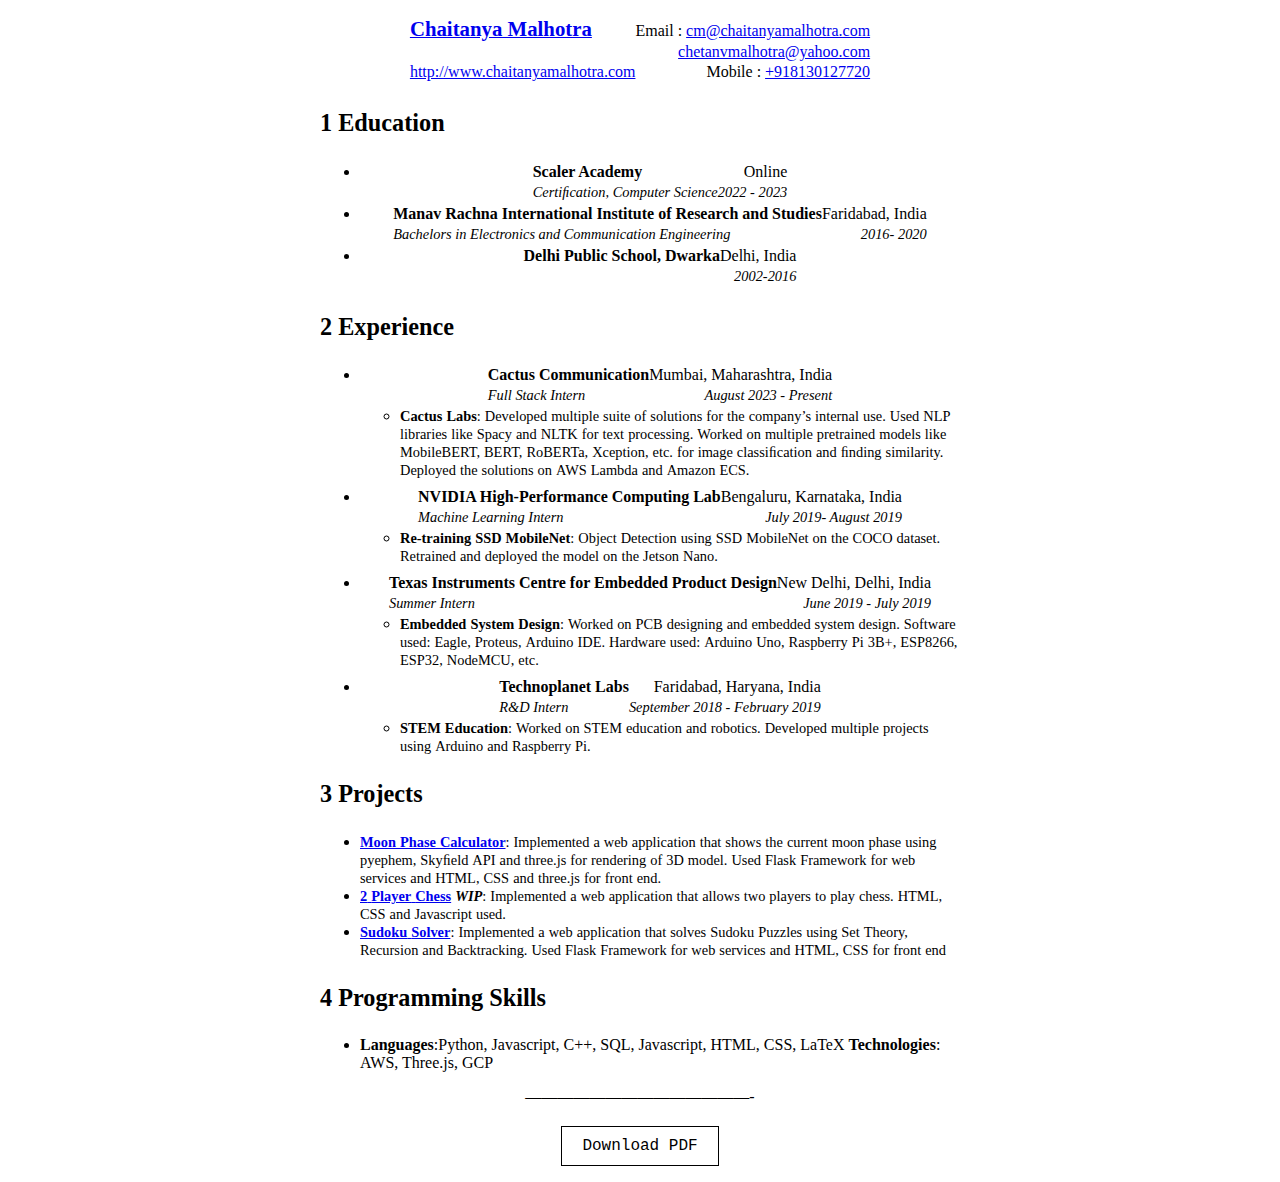
==== commit 29a3766a: "added ability to download pdf" ====
--- a/index.html
+++ b/index.html
@@ -6,6 +6,32 @@
     <meta name="generator" content="TeX4ht (https://tug.org/tex4ht/)" />
     <meta name="viewport" content="width=device-width,initial-scale=1" />
     <style>
+      .button-container {
+        display: flex;
+        justify-content: center;
+        margin-top: 20px;
+      }
+
+      .download-button {
+        font-family: "Courier New", monospace; /* Retro, typewriter-like font */
+
+        background-color: #ffffff; /* White background */
+        border: 1px solid #000000; /* Black border */
+        color: #000000; /* Black text */
+        padding: 10px 20px; /* Some padding */
+        text-align: center; /* Centered text */
+        text-decoration: none; /* Remove underline */
+        font-size: 16px;
+        cursor: pointer; /* Mouse pointer on hover */
+        transition-duration: 0.4s; /* Transition effects */
+      }
+
+      .download-button:hover {
+        background-color: #000000; /* Black background on hover */
+        color: #ffffff; /* White text on hover */
+        border: 1px dashed #ffffff; /* Black border */
+        filter: drop-shadow(rgb(166, 255, 0) 1rem 1rem 20px);
+      }
       .cmex-10 {
         font-size: 90%;
       }
@@ -1449,6 +1475,11 @@
       </li>
     </ul>
     <!--l. 179-->
-    <p class="noindent">——————————————-</p>
+    <p class="noindent" style="text-align: center">——————————————-</p>
+    <div class="button-container">
+      <a href="chaitanya_malhotra_resume.pdf" download>
+        <button class="download-button">Download PDF</button>
+      </a>
+    </div>
   </body>
 </html>
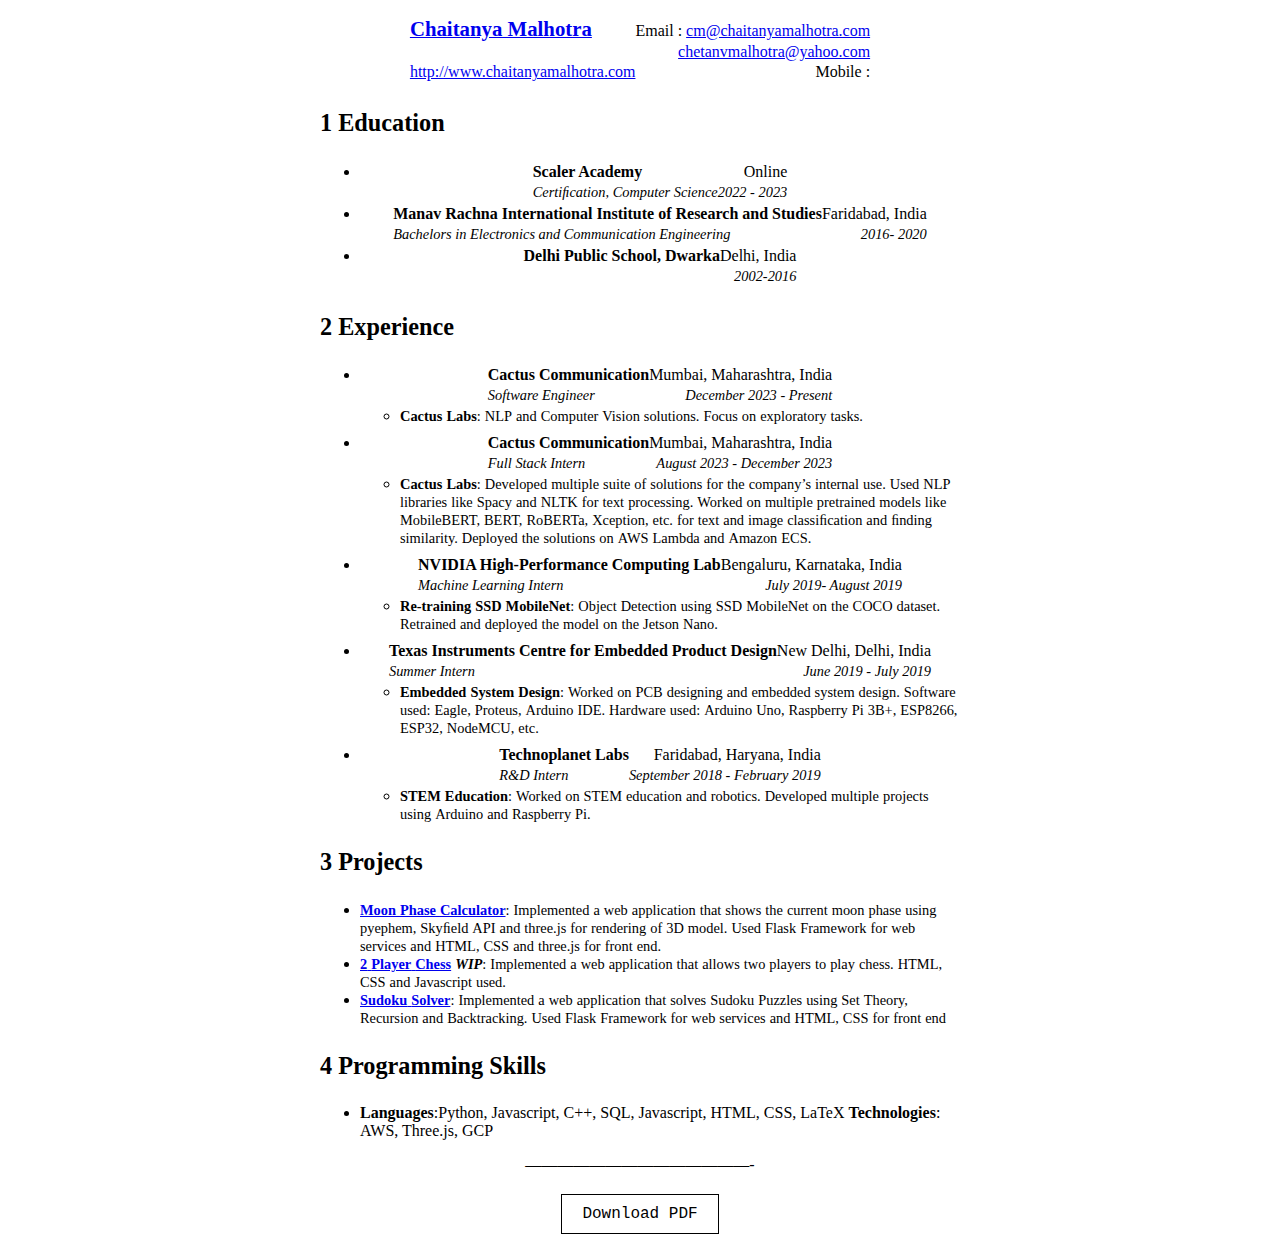
==== commit 2054c548: "Update index.html" ====
--- a/index.html
+++ b/index.html
@@ -6,6 +6,23 @@
     <meta name="generator" content="TeX4ht (https://tug.org/tex4ht/)" />
     <meta name="viewport" content="width=device-width,initial-scale=1" />
     <style>
+      /* body {
+        display: flex;
+        flex-direction: column;
+        align-items: center;
+        justify-content: center;
+        height: 100vh;
+        margin: 0;
+        padding: 0;
+        box-sizing: border-box;
+      }
+
+      @media (max-width: 600px) {
+        body {
+          align-items: flex-start;
+          padding-top: 20px;
+        }
+      } */
       .button-container {
         display: flex;
         justify-content: center;
@@ -824,7 +841,7 @@
           id="TBL-1-3-2"
           class="td01"
         >
-          Mobile : <a href="tel:+918130127720">+918130127720</a>
+          Mobile : <a></a>
         </td>
       </tr>
       <tr style="vertical-align: baseline" id="TBL-1-4-">
@@ -997,7 +1014,7 @@
     </h3>
     <ul class="itemize1">
       <li class="itemize">
-        <!--l. 119-->
+        <!--l. 118-->
         <p class="noindent"></p>
         <table id="TBL-5" class="tabular">
           <colgroup id="TBL-5-1g">
@@ -1026,14 +1043,14 @@
               id="TBL-5-2-1"
               class="td10"
             >
-              <span class="cmti-10">Full Stack Intern </span>
+              <span class="cmti-10">Software Engineer </span>
             </td>
             <td
               style="text-align: right; white-space: nowrap"
               id="TBL-5-2-2"
               class="td01"
             >
-              <span class="cmti-10">August 2023 - Present</span>
+              <span class="cmti-10">December 2023 - Present</span>
             </td>
           </tr>
           <tr style="vertical-align: baseline" id="TBL-5-3-">
@@ -1046,7 +1063,74 @@
         </table>
         <ul class="itemize2">
           <li class="itemize">
-            <!--l. 122-->
+            <!--l. 121-->
+            <p class="noindent">
+              <span class="cmbx-10">Cactus</span>
+              <span class="cmbx-10">Labs</span><span class="cmr-10">:</span>
+              <span class="cmr-10">NLP</span>
+              <span class="cmr-10">and</span>
+              <span class="cmr-10">Computer</span>
+              <span class="cmr-10">Vision</span>
+              <span class="cmr-10">solutions.</span>
+              <span class="cmr-10">Focus</span>
+              <span class="cmr-10">on</span>
+              <span class="cmr-10">exploratory</span>
+              <span class="cmr-10">tasks.</span>
+            </p>
+          </li>
+        </ul>
+      </li>
+      <li class="itemize">
+        <!--l. 125-->
+        <p class="noindent"></p>
+        <table id="TBL-6" class="tabular">
+          <colgroup id="TBL-6-1g">
+            <col id="TBL-6-1" />
+            <col id="TBL-6-2" />
+          </colgroup>
+          <tr style="vertical-align: baseline" id="TBL-6-1-">
+            <td
+              style="text-align: left; white-space: nowrap"
+              id="TBL-6-1-1"
+              class="td10"
+            >
+              <span class="cmbx-10x-x-109">Cactus Communication</span>
+            </td>
+            <td
+              style="text-align: right; white-space: nowrap"
+              id="TBL-6-1-2"
+              class="td01"
+            >
+              Mumbai, Maharashtra, India
+            </td>
+          </tr>
+          <tr style="vertical-align: baseline" id="TBL-6-2-">
+            <td
+              style="text-align: left; white-space: nowrap"
+              id="TBL-6-2-1"
+              class="td10"
+            >
+              <span class="cmti-10">Full Stack Intern </span>
+            </td>
+            <td
+              style="text-align: right; white-space: nowrap"
+              id="TBL-6-2-2"
+              class="td01"
+            >
+              <span class="cmti-10">August 2023 - December 2023</span>
+            </td>
+          </tr>
+          <tr style="vertical-align: baseline" id="TBL-6-3-">
+            <td
+              style="text-align: left; white-space: nowrap"
+              id="TBL-6-3-1"
+              class="td10"
+            ></td>
+          </tr>
+        </table>
+        <ul class="itemize2">
+          <li class="itemize">
+            <!--l. 128-->
             <p class="noindent">
               <span class="cmbx-10">Cactus</span>
               <span class="cmbx-10">Labs</span><span class="cmr-10">:</span>
@@ -1062,7 +1146,6 @@
               <span class="cmr-10">use.</span>
               <span class="cmr-10">Used</span>
               <span class="cmr-10">NLP</span>
-
               <span class="cmr-10">libraries</span>
               <span class="cmr-10">like</span>
               <span class="cmr-10">Spacy</span>
@@ -1083,6 +1166,8 @@
               <span class="cmr-10">Xception,</span>
               <span class="cmr-10">etc.</span>
               <span class="cmr-10">for</span>
+              <span class="cmr-10">text</span>
+              <span class="cmr-10">and</span>
               <span class="cmr-10">image</span>
               <span class="cmr-10">classiﬁcation</span>
               <span class="cmr-10">and</span>
